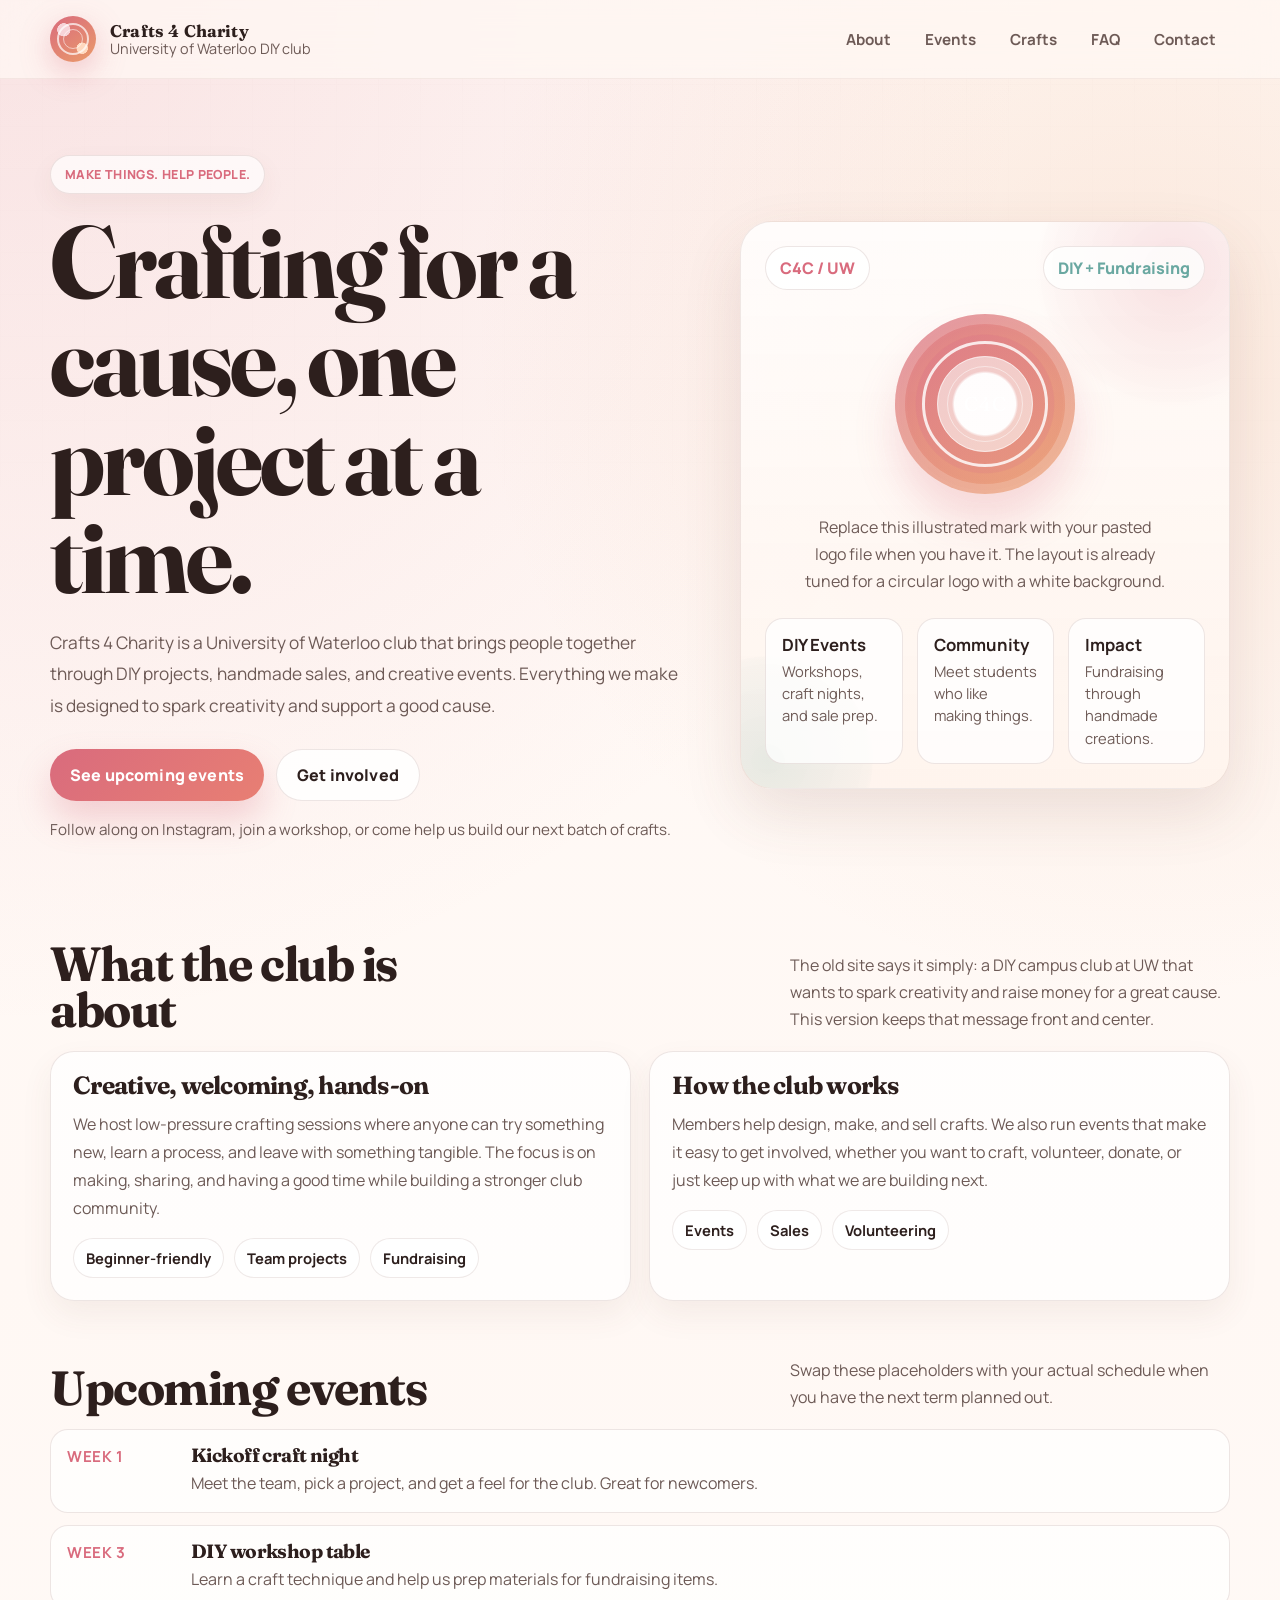
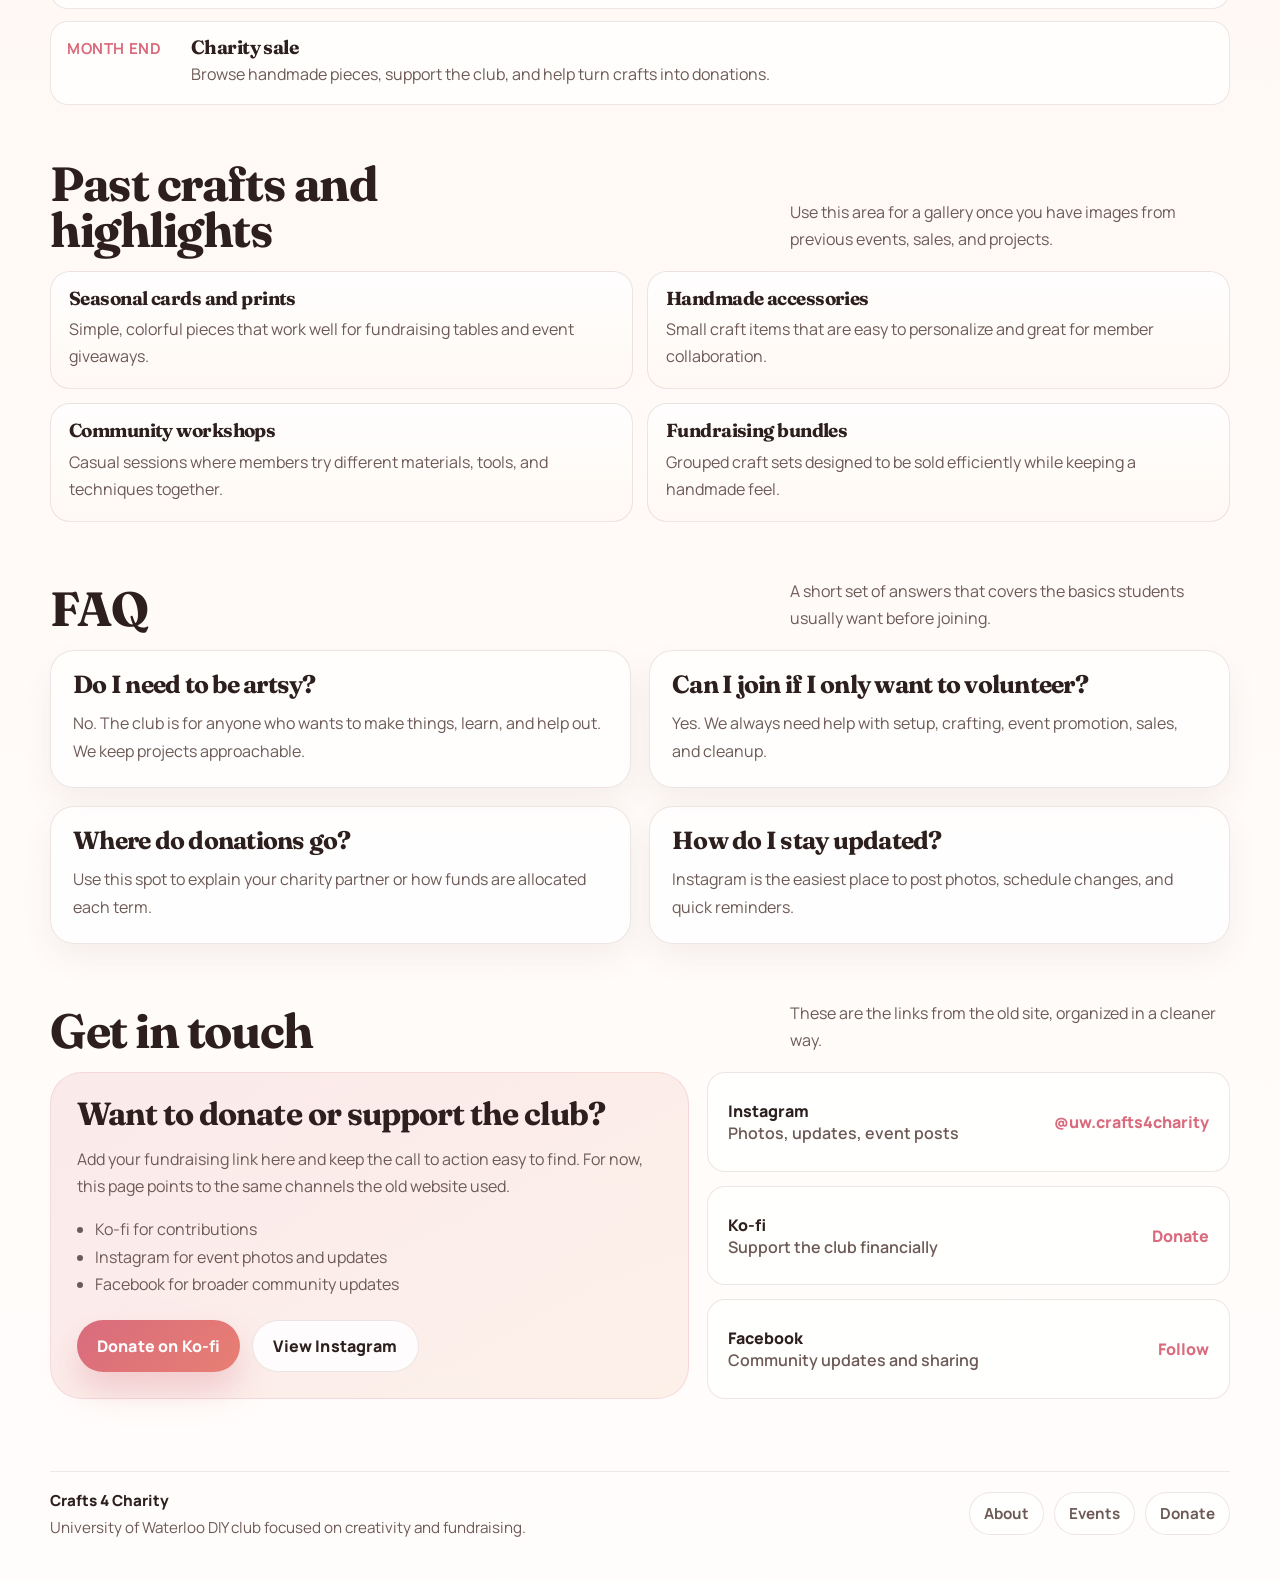
==== c4c.html @ 51ee0a9d "basic website template" ====
<!DOCTYPE html>
<html lang="en">
<head>
	<meta charset="UTF-8" />
	<meta name="viewport" content="width=device-width, initial-scale=1.0" />
	<meta name="description" content="Crafts 4 Charity at the University of Waterloo - a DIY club that turns creativity into support for good causes." />
	<title>Crafts 4 Charity</title>
	<link rel="preconnect" href="https://fonts.googleapis.com" />
	<link rel="preconnect" href="https://fonts.gstatic.com" crossorigin />
	<link href="https://fonts.googleapis.com/css2?family=Fraunces:opsz,wght@9..144,400;9..144,600;9..144,700&family=Manrope:wght@400;500;600;700;800&display=swap" rel="stylesheet" />
	<link rel="stylesheet" href="c4c.css" />
	<script defer src="c4c.js"></script>
</head>
<body>
	<a class="skip-link" href="#main">Skip to content</a>

	<header>
		<div class="wrap nav">
			<a class="brand" href="#top" aria-label="Crafts 4 Charity home">
				<div class="mark" aria-hidden="true"></div>
				<div>
					<strong>Crafts 4 Charity</strong>
					<span>University of Waterloo DIY club</span>
				</div>
			</a>

			<nav class="nav-links" aria-label="Primary">
				<a href="#about">About</a>
				<a href="#events">Events</a>
				<a href="#crafts">Crafts</a>
				<a href="#faq">FAQ</a>
				<a href="#contact">Contact</a>
			</nav>
		</div>
	</header>

	<main id="main">
		<div class="wrap hero" id="top">
			<div class="hero-grid">
				<div class="fade-in">
					<div class="eyebrow">Make things. Help people.</div>
					<h1>Crafting for a cause, one project at a time.</h1>
					<p class="lede">
						Crafts 4 Charity is a University of Waterloo club that brings people together through DIY projects,
						handmade sales, and creative events. Everything we make is designed to spark creativity and support a good cause.
					</p>

					<div class="cta-row">
						<a class="button primary" href="#events">See upcoming events</a>
						<a class="button secondary" href="#contact">Get involved</a>
					</div>

					<p class="hero-note">
						Follow along on Instagram, join a workshop, or come help us build our next batch of crafts.
					</p>
				</div>

				<aside class="poster fade-in delay-1" aria-label="Crafts 4 Charity highlight panel">
					<div class="poster-top">
						<div class="poster-badge">C4C / UW</div>
						<div class="poster-badge alt">DIY + Fundraising</div>
					</div>

					<div class="poster-logo" aria-hidden="true">
						<span>C4C</span>
					</div>

					<div class="poster-copy">
						<p>
							Replace this illustrated mark with your pasted logo file when you have it. The layout is already tuned
							for a circular logo with a white background.
						</p>
					</div>

					<div class="info-grid">
						<div class="info-card">
							<strong>DIY Events</strong>
							<span>Workshops, craft nights, and sale prep.</span>
						</div>
						<div class="info-card">
							<strong>Community</strong>
							<span>Meet students who like making things.</span>
						</div>
						<div class="info-card">
							<strong>Impact</strong>
							<span>Fundraising through handmade creations.</span>
						</div>
					</div>
				</aside>
			</div>
		</div>

		<section id="about">
			<div class="wrap">
				<div class="section-head">
					<h2>What the club is about</h2>
					<p>
						The old site says it simply: a DIY campus club at UW that wants to spark creativity and raise money for a great cause.
						This version keeps that message front and center.
					</p>
				</div>

				<div class="grid-2">
					<article class="card fade-in delay-1">
						<h3>Creative, welcoming, hands-on</h3>
						<p>
							We host low-pressure crafting sessions where anyone can try something new, learn a process, and leave with something tangible.
							The focus is on making, sharing, and having a good time while building a stronger club community.
						</p>
						<div class="tag-row">
							<span class="tag">Beginner-friendly</span>
							<span class="tag">Team projects</span>
							<span class="tag">Fundraising</span>
						</div>
					</article>

					<article class="card fade-in delay-2">
						<h3>How the club works</h3>
						<p>
							Members help design, make, and sell crafts. We also run events that make it easy to get involved, whether you want to craft,
							volunteer, donate, or just keep up with what we are building next.
						</p>
						<div class="tag-row">
							<span class="tag">Events</span>
							<span class="tag">Sales</span>
							<span class="tag">Volunteering</span>
						</div>
					</article>
				</div>
			</div>
		</section>

		<section id="events">
			<div class="wrap">
				<div class="section-head">
					<h2>Upcoming events</h2>
					<p>Swap these placeholders with your actual schedule when you have the next term planned out.</p>
				</div>

				<div class="timeline">
					<div class="timeline-item fade-in delay-1">
						<strong>Week 1</strong>
						<div>
							<h3>Kickoff craft night</h3>
							<p>Meet the team, pick a project, and get a feel for the club. Great for newcomers.</p>
						</div>
					</div>
					<div class="timeline-item fade-in delay-2">
						<strong>Week 3</strong>
						<div>
							<h3>DIY workshop table</h3>
							<p>Learn a craft technique and help us prep materials for fundraising items.</p>
						</div>
					</div>
					<div class="timeline-item fade-in delay-3">
						<strong>Month end</strong>
						<div>
							<h3>Charity sale</h3>
							<p>Browse handmade pieces, support the club, and help turn crafts into donations.</p>
						</div>
					</div>
				</div>
			</div>
		</section>

		<section id="crafts">
			<div class="wrap">
				<div class="section-head">
					<h2>Past crafts and highlights</h2>
					<p>Use this area for a gallery once you have images from previous events, sales, and projects.</p>
				</div>

				<div class="list-grid">
					<article class="mini fade-in delay-1">
						<h3>Seasonal cards and prints</h3>
						<p>Simple, colorful pieces that work well for fundraising tables and event giveaways.</p>
					</article>
					<article class="mini fade-in delay-2">
						<h3>Handmade accessories</h3>
						<p>Small craft items that are easy to personalize and great for member collaboration.</p>
					</article>
					<article class="mini fade-in delay-3">
						<h3>Community workshops</h3>
						<p>Casual sessions where members try different materials, tools, and techniques together.</p>
					</article>
					<article class="mini fade-in delay-3">
						<h3>Fundraising bundles</h3>
						<p>Grouped craft sets designed to be sold efficiently while keeping a handmade feel.</p>
					</article>
				</div>
			</div>
		</section>

		<section id="faq">
			<div class="wrap">
				<div class="section-head">
					<h2>FAQ</h2>
					<p>A short set of answers that covers the basics students usually want before joining.</p>
				</div>

				<div class="grid-2">
					<article class="card fade-in delay-1">
						<h3>Do I need to be artsy?</h3>
						<p>No. The club is for anyone who wants to make things, learn, and help out. We keep projects approachable.</p>
					</article>
					<article class="card fade-in delay-2">
						<h3>Can I join if I only want to volunteer?</h3>
						<p>Yes. We always need help with setup, crafting, event promotion, sales, and cleanup.</p>
					</article>
					<article class="card fade-in delay-2">
						<h3>Where do donations go?</h3>
						<p>Use this spot to explain your charity partner or how funds are allocated each term.</p>
					</article>
					<article class="card fade-in delay-3">
						<h3>How do I stay updated?</h3>
						<p>Instagram is the easiest place to post photos, schedule changes, and quick reminders.</p>
					</article>
				</div>
			</div>
		</section>

		<section id="contact">
			<div class="wrap">
				<div class="section-head">
					<h2>Get in touch</h2>
					<p>These are the links from the old site, organized in a cleaner way.</p>
				</div>

				<div class="donate">
					<div class="donate-panel fade-in delay-1">
						<h3>Want to donate or support the club?</h3>
						<p>
							Add your fundraising link here and keep the call to action easy to find. For now, this page points to the same channels the old website used.
						</p>
						<ul>
							<li>Ko-fi for contributions</li>
							<li>Instagram for event photos and updates</li>
							<li>Facebook for broader community updates</li>
						</ul>

						<div class="cta-row donate-actions">
							<a class="button primary" href="https://ko-fi.com/crafts4charity" target="_blank" rel="noreferrer">Donate on Ko-fi</a>
							<a class="button secondary" href="https://www.instagram.com/uw.crafts4charity/" target="_blank" rel="noreferrer">View Instagram</a>
						</div>
					</div>

					<div class="contact-grid fade-in delay-2">
						<a class="contact-link" href="https://www.instagram.com/uw.crafts4charity/" target="_blank" rel="noreferrer">
							<div>
								Instagram<br />
								<span>Photos, updates, event posts</span>
							</div>
							<em>@uw.crafts4charity</em>
						</a>
						<a class="contact-link" href="https://ko-fi.com/crafts4charity" target="_blank" rel="noreferrer">
							<div>
								Ko-fi<br />
								<span>Support the club financially</span>
							</div>
							<em>Donate</em>
						</a>
						<a class="contact-link" href="https://www.facebook.com/uw.crafts4charity/" target="_blank" rel="noreferrer">
							<div>
								Facebook<br />
								<span>Community updates and sharing</span>
							</div>
							<em>Follow</em>
						</a>
					</div>
				</div>
			</div>
		</section>

		<footer class="footer">
			<div class="wrap">
				<div class="footer-bar">
					<div>
							<strong class="footer-title">Crafts 4 Charity</strong>
						University of Waterloo DIY club focused on creativity and fundraising.
					</div>

					<div class="socials" aria-label="Social links">
						<a href="#about">About</a>
						<a href="#events">Events</a>
						<a href="#contact">Donate</a>
					</div>
				</div>
			</div>
		</footer>
	</main>
</body>
</html>
---- c4c.css ----
:root {
	--bg: #fff8f4;
	--bg-2: #fff1ea;
	--surface: rgba(255, 255, 255, 0.74);
	--surface-strong: #ffffff;
	--text: #2d1f1d;
	--muted: #6d5a56;
	--accent: #d96b7d;
	--accent-2: #ea9b6a;
	--accent-3: #6aa8a1;
	--border: rgba(125, 79, 71, 0.14);
	--shadow: 0 24px 60px rgba(111, 68, 57, 0.12);
	--radius-xl: 32px;
	--radius-lg: 24px;
	--radius-md: 18px;
	--max: 1180px;
}

* {
	box-sizing: border-box;
}

html {
	scroll-behavior: smooth;
}

body {
	margin: 0;
	font-family: "Manrope", system-ui, sans-serif;
	color: var(--text);
	background:
		radial-gradient(circle at top left, rgba(217, 107, 125, 0.16), transparent 30%),
		radial-gradient(circle at 90% 10%, rgba(234, 155, 106, 0.18), transparent 22%),
		linear-gradient(180deg, #fffaf7 0%, var(--bg) 40%, #fffdfc 100%);
	min-height: 100vh;
}

body::before {
	content: "";
	position: fixed;
	inset: 0;
	pointer-events: none;
	opacity: 0.26;
	background-image:
		linear-gradient(rgba(109, 90, 86, 0.05) 1px, transparent 1px),
		linear-gradient(90deg, rgba(109, 90, 86, 0.05) 1px, transparent 1px);
	background-size: 42px 42px;
	mask-image: linear-gradient(180deg, rgba(0, 0, 0, 0.65), transparent 92%);
}

a {
	color: inherit;
	text-decoration: none;
}

img {
	max-width: 100%;
	display: block;
}

.wrap {
	width: min(var(--max), calc(100% - 32px));
	margin: 0 auto;
	position: relative;
	z-index: 1;
}

.skip-link {
	position: absolute;
	left: -999px;
	top: 12px;
	background: var(--text);
	color: white;
	padding: 10px 14px;
	border-radius: 999px;
}

.skip-link:focus {
	left: 16px;
	z-index: 999;
}

header {
	position: sticky;
	top: 0;
	z-index: 20;
	backdrop-filter: blur(18px);
	background: rgba(255, 248, 244, 0.72);
	border-bottom: 1px solid rgba(125, 79, 71, 0.08);
}

.nav {
	display: flex;
	align-items: center;
	justify-content: space-between;
	gap: 20px;
	padding: 16px 0;
}

.brand {
	display: flex;
	align-items: center;
	gap: 14px;
	min-width: 0;
}

.mark {
	width: 46px;
	height: 46px;
	border-radius: 50%;
	flex: none;
	display: grid;
	place-items: center;
	color: #fff;
	background:
		radial-gradient(circle at 30% 30%, #f7d3d8 0 14%, transparent 15%),
		radial-gradient(circle at 70% 70%, #ffd9bf 0 12%, transparent 13%),
		linear-gradient(145deg, #d96b7d, #ea9b6a);
	box-shadow: 0 10px 30px rgba(217, 107, 125, 0.34);
	position: relative;
	overflow: hidden;
}

.mark::before,
.mark::after {
	content: "";
	position: absolute;
	inset: 7px;
	border-radius: 50%;
	border: 2px solid rgba(255, 255, 255, 0.7);
}

.mark::after {
	inset: 13px;
	border-width: 1px;
	opacity: 0.78;
}

.brand strong {
	display: block;
	font-family: "Fraunces", Georgia, serif;
	font-size: 1.05rem;
	letter-spacing: 0.01em;
}

.brand span {
	display: block;
	color: var(--muted);
	font-size: 0.9rem;
	line-height: 1.1;
}

.nav-links {
	display: flex;
	align-items: center;
	gap: 6px;
	flex-wrap: wrap;
	justify-content: flex-end;
}

.nav-links a {
	padding: 10px 14px;
	border-radius: 999px;
	color: var(--muted);
	font-weight: 700;
	font-size: 0.95rem;
	transition: background 180ms ease, color 180ms ease, transform 180ms ease;
}

.nav-links a:hover,
.nav-links a:focus-visible {
	color: var(--text);
	background: rgba(255, 255, 255, 0.7);
	transform: translateY(-1px);
	outline: none;
}

.hero {
	padding: 34px 0 28px;
}

.hero-grid {
	display: grid;
	grid-template-columns: 1.15fr 0.85fr;
	gap: 28px;
	align-items: center;
	min-height: calc(100vh - 116px);
}

.eyebrow {
	display: inline-flex;
	align-items: center;
	gap: 8px;
	padding: 10px 14px;
	border-radius: 999px;
	background: rgba(255, 255, 255, 0.68);
	border: 1px solid var(--border);
	box-shadow: 0 10px 26px rgba(111, 68, 57, 0.06);
	font-weight: 800;
	color: var(--accent);
	letter-spacing: 0.03em;
	text-transform: uppercase;
	font-size: 0.78rem;
	margin-bottom: 18px;
}

h1,
h2,
h3 {
	margin: 0;
	font-family: "Fraunces", Georgia, serif;
	line-height: 0.96;
	letter-spacing: -0.03em;
}

h1 {
	font-size: clamp(3.4rem, 8vw, 6.8rem);
	max-width: 9ch;
}

.lede {
	margin: 22px 0 0;
	max-width: 58ch;
	color: var(--muted);
	font-size: 1.08rem;
	line-height: 1.8;
}

.cta-row {
	display: flex;
	flex-wrap: wrap;
	gap: 12px;
	margin-top: 28px;
}

.donate-actions {
	margin-top: 22px;
}

.button {
	display: inline-flex;
	align-items: center;
	justify-content: center;
	gap: 10px;
	border: 0;
	border-radius: 999px;
	padding: 14px 20px;
	font-weight: 800;
	letter-spacing: 0.01em;
	cursor: pointer;
	transition: transform 180ms ease, box-shadow 180ms ease, background 180ms ease;
}

.button:hover,
.button:focus-visible {
	transform: translateY(-2px);
	outline: none;
}

.button.primary {
	background: linear-gradient(135deg, var(--accent), #e87f73);
	color: white;
	box-shadow: 0 18px 34px rgba(217, 107, 125, 0.28);
}

.button.secondary {
	background: rgba(255, 255, 255, 0.84);
	color: var(--text);
	border: 1px solid var(--border);
}

.hero-note {
	margin-top: 18px;
	color: var(--muted);
	font-size: 0.95rem;
}

.poster {
	position: relative;
	padding: 24px;
	border-radius: var(--radius-xl);
	background: linear-gradient(180deg, rgba(255, 255, 255, 0.82), rgba(255, 244, 237, 0.88));
	border: 1px solid rgba(125, 79, 71, 0.12);
	box-shadow: var(--shadow);
	overflow: hidden;
}

.poster::before,
.poster::after {
	content: "";
	position: absolute;
	border-radius: 50%;
	pointer-events: none;
}

.poster::before {
	width: 280px;
	height: 280px;
	background: radial-gradient(circle, rgba(217, 107, 125, 0.18), rgba(217, 107, 125, 0.03) 62%, transparent 70%);
	top: -92px;
	right: -84px;
}

.poster::after {
	width: 210px;
	height: 210px;
	background: radial-gradient(circle, rgba(106, 168, 161, 0.16), rgba(106, 168, 161, 0.04) 68%, transparent 72%);
	bottom: -78px;
	left: -78px;
}

.poster-top {
	display: flex;
	align-items: center;
	justify-content: space-between;
	gap: 18px;
	margin-bottom: 24px;
}

.poster-badge {
	display: inline-flex;
	align-items: center;
	gap: 10px;
	padding: 10px 14px;
	border-radius: 999px;
	background: rgba(255, 255, 255, 0.8);
	border: 1px solid var(--border);
	font-weight: 800;
	color: var(--accent);
	position: relative;
	z-index: 1;
}

.poster-badge.alt {
	color: var(--accent-3);
}

.poster-logo {
	width: 180px;
	aspect-ratio: 1;
	border-radius: 50%;
	background:
		radial-gradient(circle at 50% 50%, rgba(255, 255, 255, 0.95) 0 24%, transparent 26%),
		radial-gradient(circle at 50% 50%, rgba(255, 255, 255, 0.58) 0 37%, transparent 38%),
		radial-gradient(circle at 50% 50%, rgba(217, 107, 125, 0.2) 0 54%, rgba(234, 155, 106, 0.08) 55%, transparent 71%),
		linear-gradient(145deg, rgba(217, 107, 125, 0.88), rgba(234, 155, 106, 0.88));
	display: grid;
	place-items: center;
	margin: 0 auto 20px;
	box-shadow: inset 0 0 0 10px rgba(255, 255, 255, 0.18), 0 28px 40px rgba(217, 107, 125, 0.22);
	position: relative;
	z-index: 1;
}

.poster-logo span {
	width: 126px;
	height: 126px;
	border-radius: 50%;
	border: 3px solid rgba(255, 255, 255, 0.82);
	display: grid;
	place-items: center;
	font-family: "Fraunces", Georgia, serif;
	color: white;
	text-align: center;
	font-size: 1.25rem;
	line-height: 1;
	letter-spacing: 0.04em;
	text-transform: uppercase;
	position: relative;
}

.poster-logo span::before,
.poster-logo span::after {
	content: "";
	position: absolute;
	inset: 12px;
	border-radius: 50%;
	border: 1px solid rgba(255, 255, 255, 0.65);
}

.poster-logo span::after {
	inset: 22px;
	opacity: 0.74;
}

.poster-copy {
	position: relative;
	z-index: 1;
	text-align: center;
	max-width: 36ch;
	margin: 0 auto;
}

.poster-copy p {
	margin: 0;
	color: var(--muted);
	line-height: 1.7;
}

.info-grid {
	display: grid;
	grid-template-columns: repeat(3, 1fr);
	gap: 14px;
	margin-top: 22px;
	position: relative;
	z-index: 1;
}

.info-card {
	padding: 14px 16px;
	border-radius: 18px;
	background: rgba(255, 255, 255, 0.76);
	border: 1px solid var(--border);
}

.info-card strong {
	display: block;
	font-size: 1.05rem;
	margin-bottom: 4px;
}

.info-card span {
	color: var(--muted);
	font-size: 0.92rem;
	line-height: 1.45;
}

section {
	padding: 16px 0 40px;
}

.section-head {
	display: flex;
	align-items: end;
	justify-content: space-between;
	gap: 18px;
	margin-bottom: 18px;
}

.section-head h2 {
	font-size: clamp(2rem, 4vw, 3rem);
	max-width: 13ch;
}

.section-head p {
	margin: 0;
	max-width: 44ch;
	color: var(--muted);
	line-height: 1.7;
}

.grid-2 {
	display: grid;
	grid-template-columns: repeat(2, minmax(0, 1fr));
	gap: 18px;
}

.card {
	border-radius: var(--radius-lg);
	background: var(--surface);
	border: 1px solid var(--border);
	box-shadow: 0 14px 32px rgba(111, 68, 57, 0.07);
	padding: 22px;
}

.card h3 {
	font-size: 1.55rem;
	margin-bottom: 12px;
}

.card p {
	margin: 0;
	color: var(--muted);
	line-height: 1.75;
}

.tag-row {
	display: flex;
	flex-wrap: wrap;
	gap: 10px;
	margin-top: 16px;
}

.tag {
	padding: 9px 12px;
	border-radius: 999px;
	background: rgba(255, 255, 255, 0.78);
	border: 1px solid rgba(125, 79, 71, 0.12);
	color: var(--text);
	font-weight: 700;
	font-size: 0.92rem;
}

.timeline {
	display: grid;
	gap: 12px;
}

.timeline-item {
	display: grid;
	grid-template-columns: 110px 1fr;
	gap: 14px;
	align-items: start;
	padding: 16px;
	border-radius: 18px;
	background: rgba(255, 255, 255, 0.72);
	border: 1px solid var(--border);
}

.timeline-item strong {
	color: var(--accent);
	font-size: 0.95rem;
	text-transform: uppercase;
	letter-spacing: 0.04em;
}

.timeline-item h3 {
	font-size: 1.2rem;
	margin-bottom: 5px;
}

.timeline-item p {
	margin: 0;
	color: var(--muted);
	line-height: 1.65;
}

.list-grid {
	display: grid;
	grid-template-columns: repeat(2, minmax(0, 1fr));
	gap: 14px;
}

.mini {
	padding: 18px;
	border-radius: 20px;
	background: linear-gradient(180deg, rgba(255, 255, 255, 0.8), rgba(255, 248, 244, 0.92));
	border: 1px solid var(--border);
}

.mini h3 {
	font-size: 1.18rem;
	margin-bottom: 8px;
}

.mini p {
	margin: 0;
	color: var(--muted);
	line-height: 1.7;
}

.donate {
	display: grid;
	grid-template-columns: 1.1fr 0.9fr;
	gap: 18px;
	align-items: stretch;
}

.donate-panel {
	padding: 26px;
	border-radius: var(--radius-xl);
	background: linear-gradient(145deg, rgba(217, 107, 125, 0.12), rgba(234, 155, 106, 0.12));
	border: 1px solid rgba(217, 107, 125, 0.16);
}

.donate-panel h3 {
	font-size: 2rem;
	margin-bottom: 12px;
}

.donate-panel p,
.donate-panel li {
	color: var(--muted);
	line-height: 1.7;
}

.donate-panel ul {
	margin: 14px 0 0;
	padding-left: 18px;
}

.contact-grid {
	display: grid;
	gap: 14px;
}

.contact-link {
	display: flex;
	align-items: center;
	justify-content: space-between;
	gap: 14px;
	padding: 18px 20px;
	border-radius: 18px;
	background: rgba(255, 255, 255, 0.78);
	border: 1px solid var(--border);
	font-weight: 800;
}

.contact-link span {
	color: var(--muted);
	font-weight: 600;
}

.contact-link em {
	font-style: normal;
	color: var(--accent);
}

.footer {
	padding: 32px 0 42px;
	color: var(--muted);
	font-size: 0.95rem;
}

.footer-bar {
	display: flex;
	align-items: center;
	justify-content: space-between;
	gap: 18px;
	padding-top: 18px;
	border-top: 1px solid rgba(125, 79, 71, 0.12);
	flex-wrap: wrap;
}

.footer-title {
	display: block;
	color: var(--text);
	margin-bottom: 6px;
	font-weight: 800;
}

.socials {
	display: flex;
	flex-wrap: wrap;
	gap: 10px;
}

.socials a {
	padding: 10px 14px;
	border-radius: 999px;
	background: rgba(255, 255, 255, 0.7);
	border: 1px solid var(--border);
	font-weight: 700;
}

.fade-in {
	animation: rise 700ms ease both;
}

.delay-1 {
	animation-delay: 80ms;
}

.delay-2 {
	animation-delay: 160ms;
}

.delay-3 {
	animation-delay: 240ms;
}

@keyframes rise {
	from {
		opacity: 0;
		transform: translateY(18px);
	}
	to {
		opacity: 1;
		transform: translateY(0);
	}
}

@media (max-width: 980px) {
	.hero-grid,
	.donate,
	.grid-2 {
		grid-template-columns: 1fr;
	}

	.section-head,
	.footer-bar,
	.nav {
		flex-direction: column;
		align-items: flex-start;
	}

	.nav-links {
		justify-content: flex-start;
	}

	.hero-grid {
		min-height: auto;
		padding-top: 18px;
	}

	.info-grid,
	.list-grid {
		grid-template-columns: 1fr;
	}

	h1 {
		max-width: 11ch;
	}
}

@media (max-width: 640px) {
	.wrap {
		width: min(var(--max), calc(100% - 22px));
	}

	.hero {
		padding-top: 18px;
	}

	.poster {
		padding: 18px;
	}

	.poster-logo {
		width: 150px;
	}

	.poster-logo span {
		width: 104px;
		height: 104px;
		font-size: 1.02rem;
	}

	.timeline-item {
		grid-template-columns: 1fr;
	}

	.nav-links a {
		padding-inline: 11px;
	}
}
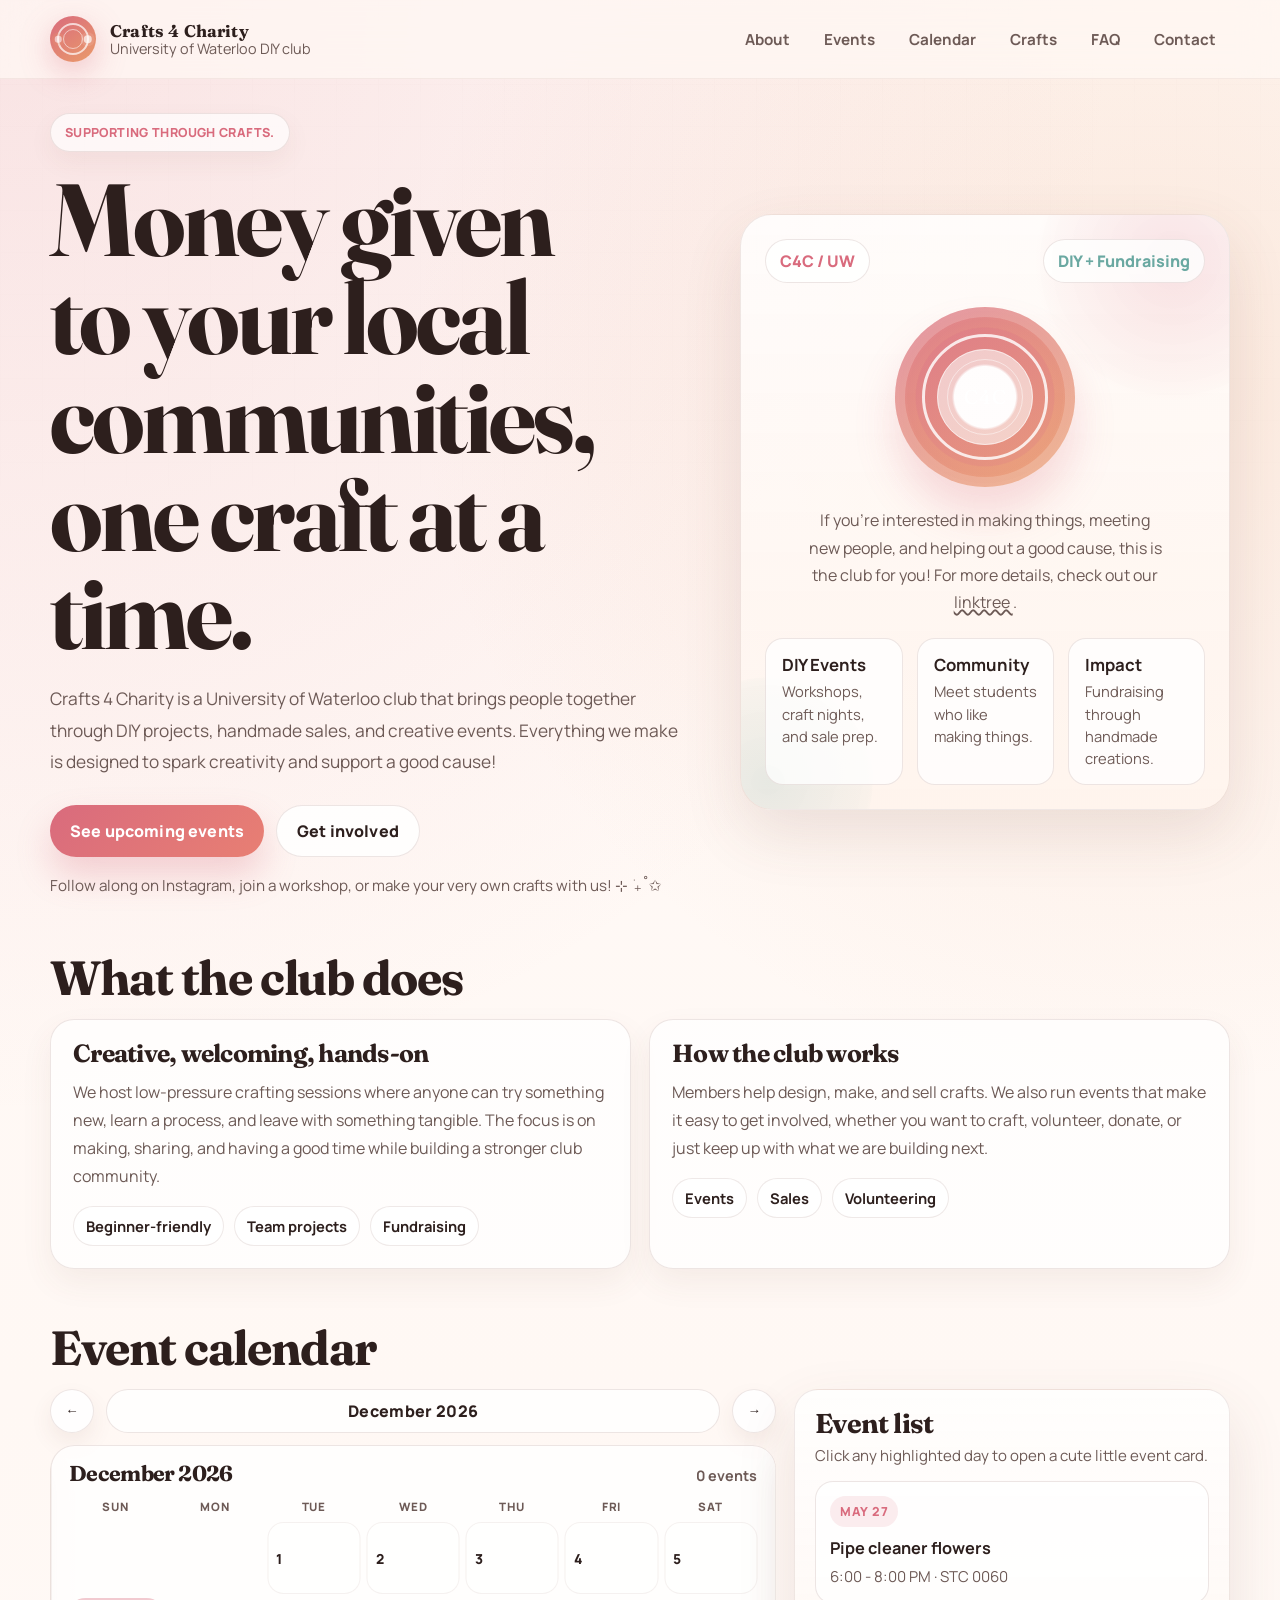
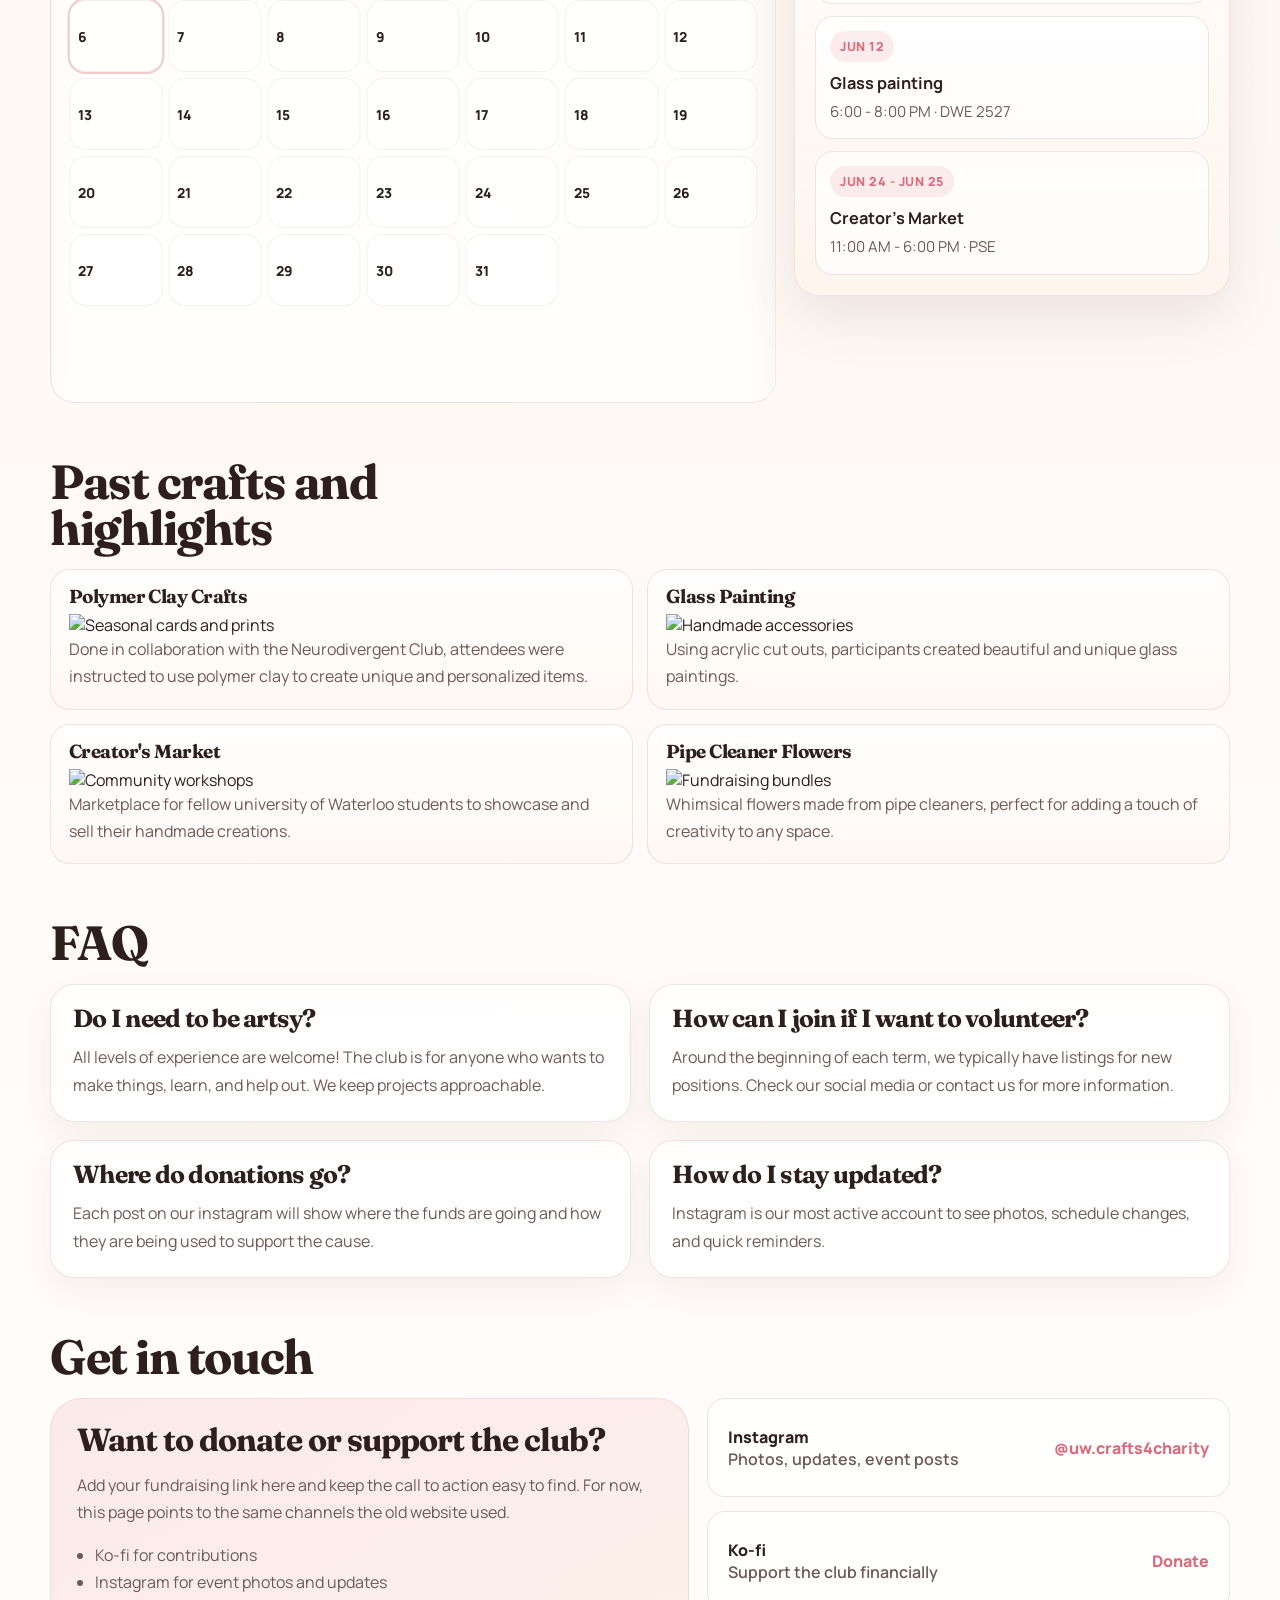
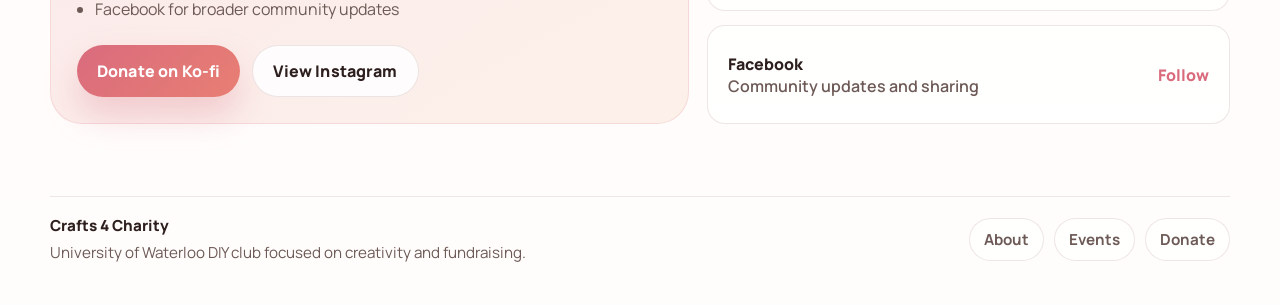
==== commit c8e574c0: "logo changes, description changes" ====
--- a/c4c.html
+++ b/c4c.html
@@ -17,7 +17,10 @@
 	<header>
 		<div class="wrap nav">
 			<a class="brand" href="#top" aria-label="Crafts 4 Charity home">
-				<div class="mark" aria-hidden="true"></div>
+				<div class="mark" aria-hidden="true">
+					<span class="orbit orbit-a"></span>
+					<span class="orbit orbit-b"></span>
+				</div>
 				<div>
 					<strong>Crafts 4 Charity</strong>
 					<span>University of Waterloo DIY club</span>
@@ -27,6 +30,7 @@
 			<nav class="nav-links" aria-label="Primary">
 				<a href="#about">About</a>
 				<a href="#events">Events</a>
+				<a href="#events">Calendar</a>
 				<a href="#crafts">Crafts</a>
 				<a href="#faq">FAQ</a>
 				<a href="#contact">Contact</a>
@@ -38,11 +42,11 @@
 		<div class="wrap hero" id="top">
 			<div class="hero-grid">
 				<div class="fade-in">
-					<div class="eyebrow">Make things. Help people.</div>
-					<h1>Crafting for a cause, one project at a time.</h1>
+					<div class="eyebrow">Supporting through crafts.</div>
+					<h1>Money given to your local communities, one craft at a time.</h1>
 					<p class="lede">
 						Crafts 4 Charity is a University of Waterloo club that brings people together through DIY projects,
-						handmade sales, and creative events. Everything we make is designed to spark creativity and support a good cause.
+						handmade sales, and creative events. Everything we make is designed to spark creativity and support a good cause!
 					</p>
 
 					<div class="cta-row">
@@ -51,7 +55,7 @@
 					</div>
 
 					<p class="hero-note">
-						Follow along on Instagram, join a workshop, or come help us build our next batch of crafts.
+						Follow along on Instagram, join a workshop, or make your very own crafts with us! ⊹ ࣪ ₊˚✩
 					</p>
 				</div>
 
@@ -67,8 +71,14 @@
 
 					<div class="poster-copy">
 						<p>
-							Replace this illustrated mark with your pasted logo file when you have it. The layout is already tuned
-							for a circular logo with a white background.
+							If you're interested in making things, meeting new people, and helping out a good cause, this is the club for you! For more details, check out our <a href="https://linktr.ee/uw.crafts4charity" target="_blank" rel="noreferrer" class="wavy-link" style="
+    color: #6d5a56;
+    text-decoration: underline wavy #6d5a56;
+    text-underline-offset: 1px;
+    text-decoration-thickness: 2px;
+">
+  linktree
+</a>.
 						</p>
 					</div>
 
@@ -93,11 +103,7 @@
 		<section id="about">
 			<div class="wrap">
 				<div class="section-head">
-					<h2>What the club is about</h2>
-					<p>
-						The old site says it simply: a DIY campus club at UW that wants to spark creativity and raise money for a great cause.
-						This version keeps that message front and center.
-					</p>
+					<h2>What the club does</h2>
 				</div>
 
 				<div class="grid-2">
@@ -133,32 +139,27 @@
 		<section id="events">
 			<div class="wrap">
 				<div class="section-head">
-					<h2>Upcoming events</h2>
-					<p>Swap these placeholders with your actual schedule when you have the next term planned out.</p>
-				</div>
-
-				<div class="timeline">
-					<div class="timeline-item fade-in delay-1">
-						<strong>Week 1</strong>
-						<div>
-							<h3>Kickoff craft night</h3>
-							<p>Meet the team, pick a project, and get a feel for the club. Great for newcomers.</p>
-						</div>
-					</div>
-					<div class="timeline-item fade-in delay-2">
-						<strong>Week 3</strong>
-						<div>
-							<h3>DIY workshop table</h3>
-							<p>Learn a craft technique and help us prep materials for fundraising items.</p>
-						</div>
-					</div>
-					<div class="timeline-item fade-in delay-3">
-						<strong>Month end</strong>
-						<div>
-							<h3>Charity sale</h3>
-							<p>Browse handmade pieces, support the club, and help turn crafts into donations.</p>
-						</div>
-					</div>
+					<h2>Event calendar</h2>
+				</div>
+
+				<div class="calendar-shell">
+					<div class="calendar-carousel">
+						<div class="calendar-controls">
+							<button class="carousel-button" type="button" data-calendar-prev aria-label="Previous month">←</button>
+							<div class="calendar-status" data-calendar-status>Month</div>
+							<button class="carousel-button" type="button" data-calendar-next aria-label="Next month">→</button>
+						</div>
+						<div class="calendar-viewport">
+							<div class="calendar-track" data-calendar-track></div>
+						</div>
+					</div>
+					<aside class="calendar-sidebar fade-in delay-1">
+						<div class="calendar-sidebar-head">
+							<h3>Event list</h3>
+						</div>
+						<p class="calendar-help">Click any highlighted day to open a cute little event card.</p>
+						<div class="event-list" data-event-list></div>
+					</aside>
 				</div>
 			</div>
 		</section>
@@ -167,25 +168,31 @@
 			<div class="wrap">
 				<div class="section-head">
 					<h2>Past crafts and highlights</h2>
-					<p>Use this area for a gallery once you have images from previous events, sales, and projects.</p>
 				</div>
 
 				<div class="list-grid">
 					<article class="mini fade-in delay-1">
-						<h3>Seasonal cards and prints</h3>
-						<p>Simple, colorful pieces that work well for fundraising tables and event giveaways.</p>
-					</article>
+						<h3>Polymer Clay Crafts</h3>
+						<img src="images/seasonal-cards.jpg" alt="Seasonal cards and prints" class="mini-image">
+						<p>Done in collaboration with the Neurodivergent Club, attendees were instructed to use polymer clay to create unique and personalized items.</p>
+					</article>
+
 					<article class="mini fade-in delay-2">
-						<h3>Handmade accessories</h3>
-						<p>Small craft items that are easy to personalize and great for member collaboration.</p>
-					</article>
+						<h3>Glass Painting</h3>
+						<img src="images/handmade-accessories.jpg" alt="Handmade accessories" class="mini-image">
+						<p>Using acrylic cut outs, participants created beautiful and unique glass paintings.</p>
+					</article>
+
 					<article class="mini fade-in delay-3">
-						<h3>Community workshops</h3>
-						<p>Casual sessions where members try different materials, tools, and techniques together.</p>
-					</article>
-					<article class="mini fade-in delay-3">
-						<h3>Fundraising bundles</h3>
-						<p>Grouped craft sets designed to be sold efficiently while keeping a handmade feel.</p>
+						<h3>Creator's Market</h3>
+						<img src="images/community-workshops.jpg" alt="Community workshops" class="mini-image">
+						<p>Marketplace for fellow university of Waterloo students to showcase and sell their handmade creations.</p>
+					</article>
+
+					<article class="mini fade-in delay-4">
+						<h3>Pipe Cleaner Flowers</h3>
+						<img src="images/fundraising-bundles.jpg" alt="Fundraising bundles" class="mini-image">
+						<p>Whimsical flowers made from pipe cleaners, perfect for adding a touch of creativity to any space.</p>
 					</article>
 				</div>
 			</div>
@@ -195,25 +202,24 @@
 			<div class="wrap">
 				<div class="section-head">
 					<h2>FAQ</h2>
-					<p>A short set of answers that covers the basics students usually want before joining.</p>
 				</div>
 
 				<div class="grid-2">
 					<article class="card fade-in delay-1">
 						<h3>Do I need to be artsy?</h3>
-						<p>No. The club is for anyone who wants to make things, learn, and help out. We keep projects approachable.</p>
+						<p>All levels of experience are welcome! The club is for anyone who wants to make things, learn, and help out. We keep projects approachable.</p>
 					</article>
 					<article class="card fade-in delay-2">
-						<h3>Can I join if I only want to volunteer?</h3>
-						<p>Yes. We always need help with setup, crafting, event promotion, sales, and cleanup.</p>
+						<h3>How can I join if I want to volunteer?</h3>
+						<p>Around the beginning of each term, we typically have listings for new positions. Check our social media or contact us for more information.</p>
 					</article>
 					<article class="card fade-in delay-2">
 						<h3>Where do donations go?</h3>
-						<p>Use this spot to explain your charity partner or how funds are allocated each term.</p>
+						<p>Each post on our instagram will show where the funds are going and how they are being used to support the cause.</p>
 					</article>
 					<article class="card fade-in delay-3">
 						<h3>How do I stay updated?</h3>
-						<p>Instagram is the easiest place to post photos, schedule changes, and quick reminders.</p>
+						<p>Instagram is our most active account to see photos, schedule changes, and quick reminders.</p>
 					</article>
 				</div>
 			</div>
@@ -223,7 +229,6 @@
 			<div class="wrap">
 				<div class="section-head">
 					<h2>Get in touch</h2>
-					<p>These are the links from the old site, organized in a cleaner way.</p>
 				</div>
 
 				<div class="donate">
@@ -287,6 +292,18 @@
 				</div>
 			</div>
 		</footer>
+
+		<div class="event-modal" data-event-modal aria-hidden="true">
+			<div class="event-modal-backdrop" data-event-modal-close></div>
+			<div class="event-modal-card" role="dialog" aria-modal="true" aria-labelledby="event-modal-title">
+				<button class="event-modal-close" type="button" data-event-modal-close aria-label="Close event details">×</button>
+				<div class="event-modal-accent"></div>
+				<p class="event-modal-kicker" data-event-modal-kicker>Crafts 4 Charity</p>
+				<h3 id="event-modal-title" data-event-modal-title>Event title</h3>
+				<div class="event-modal-meta" data-event-modal-meta></div>
+				<p class="event-modal-copy" data-event-modal-copy></p>
+			</div>
+		</div>
 	</main>
 </body>
-</html>
+</html>
--- a/c4c.css
+++ b/c4c.css
@@ -113,12 +113,10 @@
 	place-items: center;
 	color: #fff;
 	background:
-		radial-gradient(circle at 30% 30%, #f7d3d8 0 14%, transparent 15%),
-		radial-gradient(circle at 70% 70%, #ffd9bf 0 12%, transparent 13%),
 		linear-gradient(145deg, #d96b7d, #ea9b6a);
 	box-shadow: 0 10px 30px rgba(217, 107, 125, 0.34);
 	position: relative;
-	overflow: hidden;
+	overflow: visible;
 }
 
 .mark::before,
@@ -134,6 +132,60 @@
 	inset: 13px;
 	border-width: 1px;
 	opacity: 0.78;
+}
+
+.orbit {
+	position: absolute;
+	left: 50%;
+	top: 50%;
+	width: 0;
+	height: 0;
+	border-radius: 50%;
+	pointer-events: none;
+	transform-origin: center;
+	animation: spin 5.5s linear infinite;
+}
+
+.orbit::before {
+	content: "";
+	position: absolute;
+	border-radius: 50%;
+	left: 0;
+	top: 0;
+	box-shadow: 0 6px 14px rgba(111, 68, 57, 0.16);
+}
+
+.orbit-a {
+	animation-duration: 17s;
+}
+
+.orbit-b {
+	animation-duration: 17s;
+}
+
+.orbit-a::before {
+	width: 7.5px;
+	height: 7.5px;
+	background: rgba(255, 255, 255, 0.7);;
+	transform: translate(-50%, -50%) translateX(14.5px);
+	box-shadow: 0 0 0 3px rgba(255, 255, 255, 0.1);
+}
+
+.orbit-b::before {
+	width: 6.5px;
+	height: 6.5px;
+	background: rgba(255, 255, 255, 0.56);;
+	transform: translate(-50%, -50%) translateX(-15px);
+	box-shadow: 0 0 0 3px rgba(234, 155, 106, 0.18);
+}
+
+@keyframes spin {
+	from {
+		transform: rotate(0deg);
+	}
+	to {
+		transform: rotate(360deg);
+	}
 }
 
 .brand strong {
@@ -525,6 +577,371 @@
 	line-height: 1.65;
 }
 
+.calendar-shell {
+	display: grid;
+	grid-template-columns: minmax(0, 1.5fr) minmax(280px, 0.9fr);
+	gap: 18px;
+	align-items: start;
+}
+
+.calendar-carousel {
+	display: grid;
+	gap: 12px;
+}
+
+.calendar-controls {
+	display: flex;
+	align-items: center;
+	justify-content: space-between;
+	gap: 12px;
+}
+
+.calendar-status {
+	flex: 1;
+	text-align: center;
+	font-weight: 800;
+	letter-spacing: 0.02em;
+	color: var(--text);
+	padding: 10px 14px;
+	border-radius: 999px;
+	background: rgba(255, 255, 255, 0.76);
+	border: 1px solid var(--border);
+}
+
+.carousel-button {
+	width: 44px;
+	height: 44px;
+	border: 1px solid var(--border);
+	border-radius: 50%;
+	background: rgba(255, 255, 255, 0.84);
+	color: var(--text);
+	font-weight: 800;
+	cursor: pointer;
+	box-shadow: 0 10px 22px rgba(111, 68, 57, 0.08);
+	transition: transform 180ms ease, background 180ms ease, opacity 180ms ease;
+}
+
+.carousel-button:hover,
+.carousel-button:focus-visible {
+	transform: translateY(-1px);
+	outline: none;
+	background: white;
+}
+
+.carousel-button:disabled {
+	opacity: 0.4;
+	cursor: not-allowed;
+	transform: none;
+}
+
+.calendar-viewport {
+	overflow: hidden;
+	border-radius: 24px;
+}
+
+.calendar-track {
+	display: flex;
+	transition: transform 320ms ease;
+	will-change: transform;
+}
+
+.month-card {
+	flex: 0 0 100%;
+	width: 100%;
+	padding: 18px;
+	border-radius: 24px;
+	background: rgba(255, 255, 255, 0.76);
+	border: 1px solid var(--border);
+	box-shadow: 0 14px 32px rgba(111, 68, 57, 0.07);
+}
+
+.month-head {
+	display: flex;
+	align-items: baseline;
+	justify-content: space-between;
+	gap: 12px;
+	margin-bottom: 14px;
+}
+
+.month-head h3 {
+	font-size: 1.35rem;
+}
+
+.month-head span {
+	color: var(--muted);
+	font-size: 0.9rem;
+	font-weight: 700;
+}
+
+.weekdays,
+.days {
+	display: grid;
+	grid-template-columns: repeat(7, minmax(0, 1fr));
+	gap: 6px;
+}
+
+.weekdays {
+	margin-bottom: 8px;
+}
+
+.weekday {
+	text-align: center;
+	font-size: 0.72rem;
+	font-weight: 800;
+	letter-spacing: 0.08em;
+	text-transform: uppercase;
+	color: var(--muted);
+}
+
+.calendar-day {
+	appearance: none;
+	border: 1px solid rgba(125, 79, 71, 0.08);
+	font: inherit;
+	text-align: left;
+	width: 100%;
+	min-height: 72px;
+	padding: 8px;
+	border-radius: 16px;
+	background: rgba(255, 255, 255, 0.62);
+	position: relative;
+	overflow: hidden;
+	cursor: pointer;
+	transition: transform 180ms ease, box-shadow 180ms ease, border-color 180ms ease, background 180ms ease;
+}
+
+.calendar-day:hover,
+.calendar-day:focus-visible {
+	transform: translateY(-1px);
+	box-shadow: 0 12px 24px rgba(111, 68, 57, 0.08);
+	outline: none;
+}
+
+.calendar-day.is-empty {
+	background: transparent;
+	border-color: transparent;
+}
+
+.calendar-day.today {
+	outline: 2px solid rgba(217, 107, 125, 0.35);
+	outline-offset: 0;
+}
+
+.calendar-day.has-event {
+	background: linear-gradient(180deg, rgba(217, 107, 125, 0.12), rgba(255, 255, 255, 0.74));
+	border-color: rgba(217, 107, 125, 0.18);
+}
+
+.calendar-day.selected {
+	border-color: rgba(217, 107, 125, 0.42);
+	box-shadow: 0 14px 28px rgba(217, 107, 125, 0.16);
+	background: linear-gradient(180deg, rgba(217, 107, 125, 0.18), rgba(255, 255, 255, 0.84));
+}
+
+.calendar-day-number {
+	font-size: 0.86rem;
+	font-weight: 800;
+	color: var(--text);
+}
+
+.event-pill {
+	display: block;
+	margin-top: 6px;
+	padding: 5px 7px;
+	border-radius: 10px;
+	background: rgba(255, 255, 255, 0.82);
+	border: 1px solid rgba(125, 79, 71, 0.1);
+	font-size: 0.72rem;
+	font-weight: 800;
+	line-height: 1.25;
+	color: var(--text);
+	white-space: nowrap;
+	overflow: hidden;
+	text-overflow: ellipsis;
+}
+
+.calendar-sidebar {
+	padding: 20px;
+	border-radius: 24px;
+	background: linear-gradient(180deg, rgba(255, 255, 255, 0.82), rgba(255, 244, 237, 0.94));
+	border: 1px solid rgba(125, 79, 71, 0.12);
+	box-shadow: var(--shadow);
+}
+
+.calendar-sidebar-head h3 {
+	font-size: 1.7rem;
+	margin-bottom: 8px;
+}
+
+.calendar-sidebar-head p {
+	margin: 0 0 16px;
+	color: var(--muted);
+	line-height: 1.65;
+}
+
+.calendar-help {
+	margin: 0 0 14px;
+	color: var(--muted);
+	font-size: 0.94rem;
+	line-height: 1.55;
+}
+
+.event-list {
+	display: grid;
+	gap: 12px;
+}
+
+.event-card {
+	padding: 14px;
+	border-radius: 18px;
+	background: rgba(255, 255, 255, 0.78);
+	border: 1px solid var(--border);
+}
+
+.event-card-date {
+	display: inline-flex;
+	align-items: center;
+	gap: 8px;
+	padding: 7px 10px;
+	border-radius: 999px;
+	background: rgba(217, 107, 125, 0.12);
+	color: var(--accent);
+	font-size: 0.78rem;
+	font-weight: 800;
+	letter-spacing: 0.04em;
+	text-transform: uppercase;
+}
+
+.event-card h4 {
+	font-size: 1.02rem;
+	margin: 10px 0 6px;
+}
+
+.event-card p {
+	margin: 0;
+	color: var(--muted);
+	line-height: 1.6;
+	font-size: 0.94rem;
+}
+
+.event-modal {
+	position: fixed;
+	inset: 0;
+	display: grid;
+	place-items: center;
+	padding: 18px;
+	background: rgba(45, 31, 29, 0.42);
+	backdrop-filter: blur(10px);
+	opacity: 0;
+	pointer-events: none;
+	transition: opacity 180ms ease;
+	z-index: 80;
+}
+
+.event-modal.is-open {
+	opacity: 1;
+	pointer-events: auto;
+}
+
+.event-modal-backdrop {
+	position: absolute;
+	inset: 0;
+	background: transparent;
+}
+
+.event-modal-card {
+	position: relative;
+	width: min(520px, 100%);
+	padding: 26px 24px 22px;
+	border-radius: 30px;
+	background: linear-gradient(180deg, rgba(255, 255, 255, 0.98), rgba(255, 248, 244, 0.98));
+	border: 1px solid rgba(125, 79, 71, 0.12);
+	box-shadow: 0 30px 80px rgba(45, 31, 29, 0.25);
+	overflow: hidden;
+	z-index: 1;
+	transform: translateY(12px) scale(0.98);
+	transition: transform 180ms ease;
+}
+
+.event-modal.is-open .event-modal-card {
+	transform: translateY(0) scale(1);
+}
+
+.event-modal-accent {
+	position: absolute;
+	top: -60px;
+	right: -54px;
+	width: 180px;
+	height: 180px;
+	border-radius: 50%;
+	background: radial-gradient(circle, rgba(217, 107, 125, 0.22), rgba(234, 155, 106, 0.08) 55%, transparent 70%);
+	pointer-events: none;
+}
+
+.event-modal-kicker {
+	margin: 0 0 8px;
+	font-size: 0.78rem;
+	font-weight: 900;
+	letter-spacing: 0.12em;
+	text-transform: uppercase;
+	color: var(--accent);
+}
+
+.event-modal h3 {
+	font-size: 2rem;
+	margin-bottom: 12px;
+}
+
+.event-modal-meta {
+	display: flex;
+	flex-wrap: wrap;
+	gap: 10px;
+	margin-bottom: 16px;
+}
+
+.event-modal-chip {
+	display: inline-flex;
+	align-items: center;
+	padding: 8px 11px;
+	border-radius: 999px;
+	background: rgba(217, 107, 125, 0.12);
+	border: 1px solid rgba(217, 107, 125, 0.16);
+	font-size: 0.78rem;
+	font-weight: 800;
+	letter-spacing: 0.03em;
+	text-transform: uppercase;
+	color: var(--accent);
+}
+
+.event-modal-copy {
+	margin: 0;
+	color: var(--muted);
+	line-height: 1.75;
+	font-size: 1rem;
+}
+
+.event-modal-close {
+	position: absolute;
+	top: 14px;
+	right: 14px;
+	width: 38px;
+	height: 38px;
+	border: 1px solid var(--border);
+	border-radius: 50%;
+	background: rgba(255, 255, 255, 0.92);
+	font-size: 1.3rem;
+	line-height: 1;
+	font-weight: 800;
+	cursor: pointer;
+	color: var(--text);
+	box-shadow: 0 8px 18px rgba(111, 68, 57, 0.1);
+}
+
+.event-modal-close:hover,
+.event-modal-close:focus-visible {
+	outline: none;
+	transform: translateY(-1px);
+}
+
 .list-grid {
 	display: grid;
 	grid-template-columns: repeat(2, minmax(0, 1fr));
@@ -677,6 +1094,14 @@
 		grid-template-columns: 1fr;
 	}
 
+	.calendar-shell {
+		grid-template-columns: 1fr;
+	}
+
+	.event-modal-card {
+		padding: 22px 18px 18px;
+	}
+
 	.section-head,
 	.footer-bar,
 	.nav {
@@ -698,6 +1123,10 @@
 		grid-template-columns: 1fr;
 	}
 
+	.calendar-controls {
+		gap: 10px;
+	}
+
 	h1 {
 		max-width: 11ch;
 	}
@@ -726,11 +1155,29 @@
 		font-size: 1.02rem;
 	}
 
-	.timeline-item {
-		grid-template-columns: 1fr;
-	}
-
 	.nav-links a {
 		padding-inline: 11px;
 	}
 }
+
+.event-modal {
+    position: fixed;
+    inset: 0;
+    background: rgba(0,0,0,.45);
+    display: flex;
+    justify-content: center;
+    align-items: center;
+    z-index: 1000;
+}
+
+.event-modal[hidden] {
+    display: none;
+}
+
+.event-modal-card {
+    background: #fffaf7;
+    border-radius: 20px;
+    padding: 2rem;
+    width: min(500px, 90vw);
+    box-shadow: 0 25px 60px rgba(0,0,0,.2);
+}
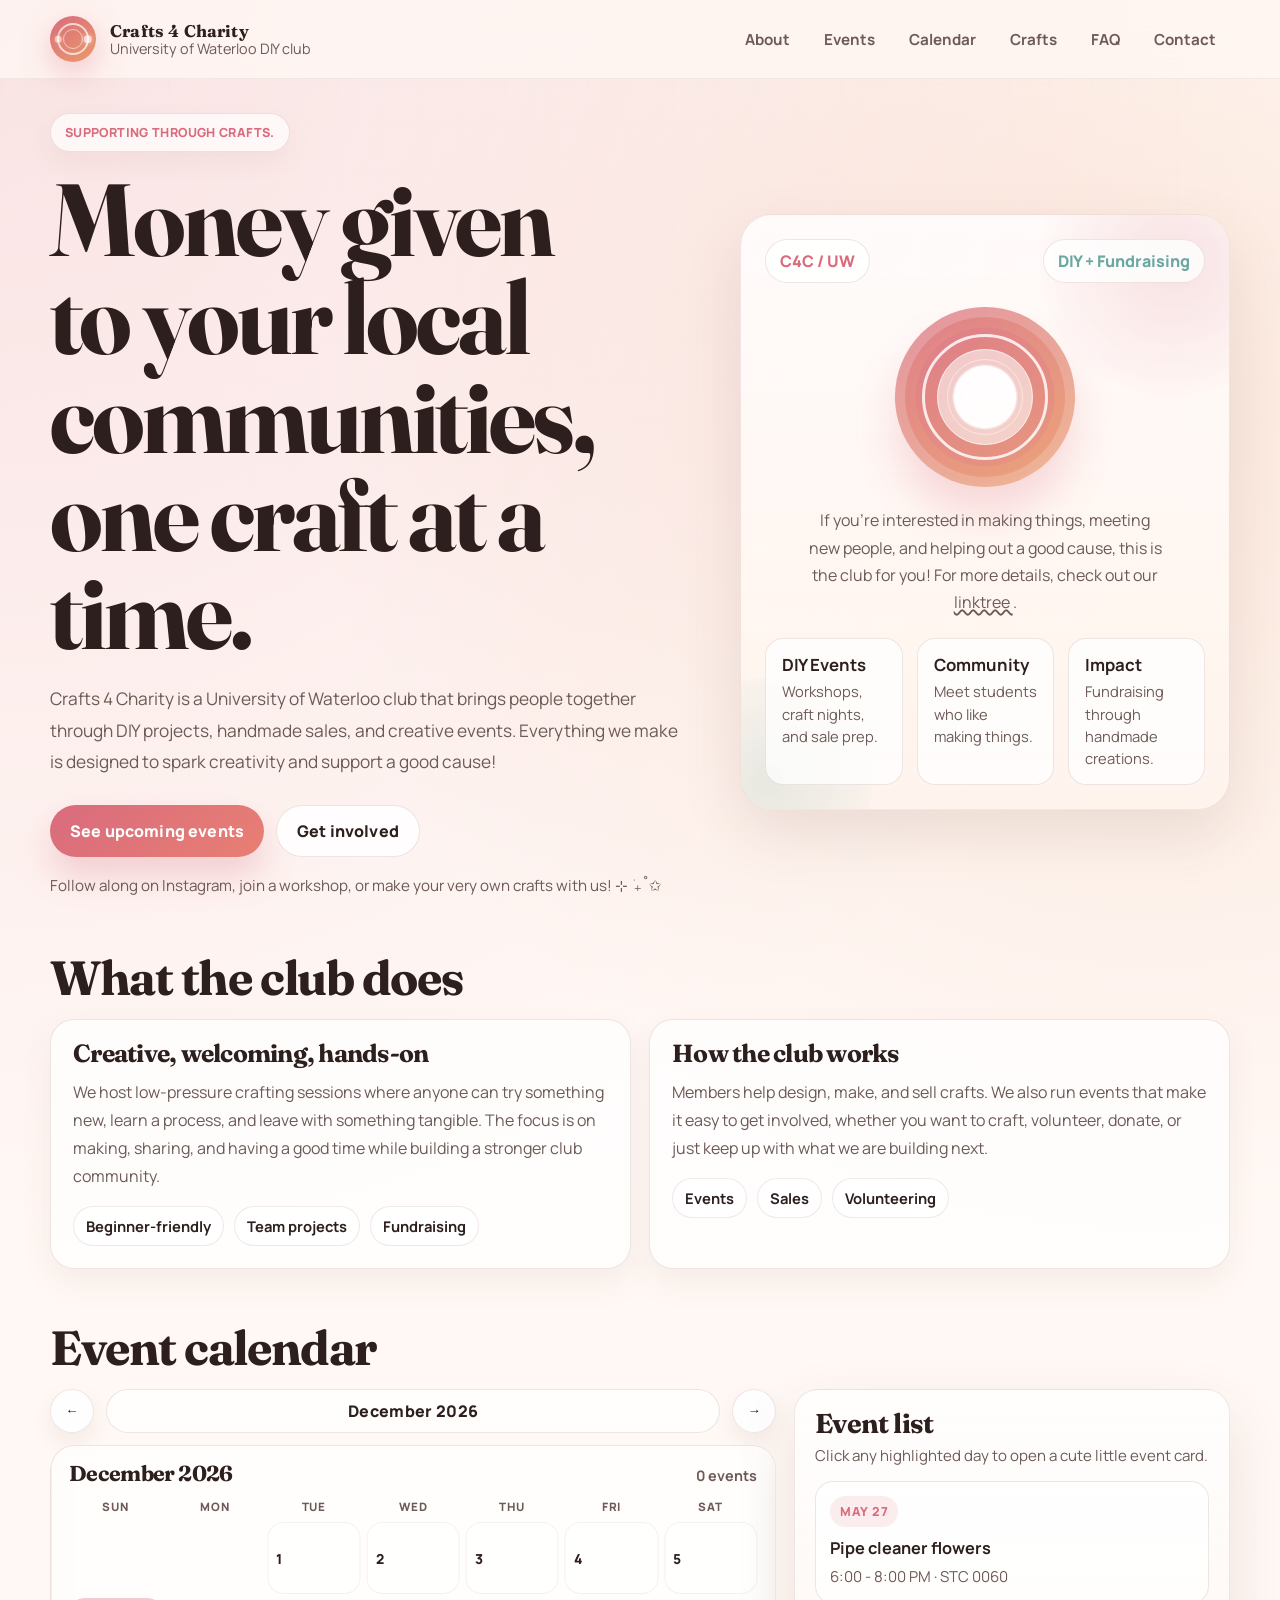
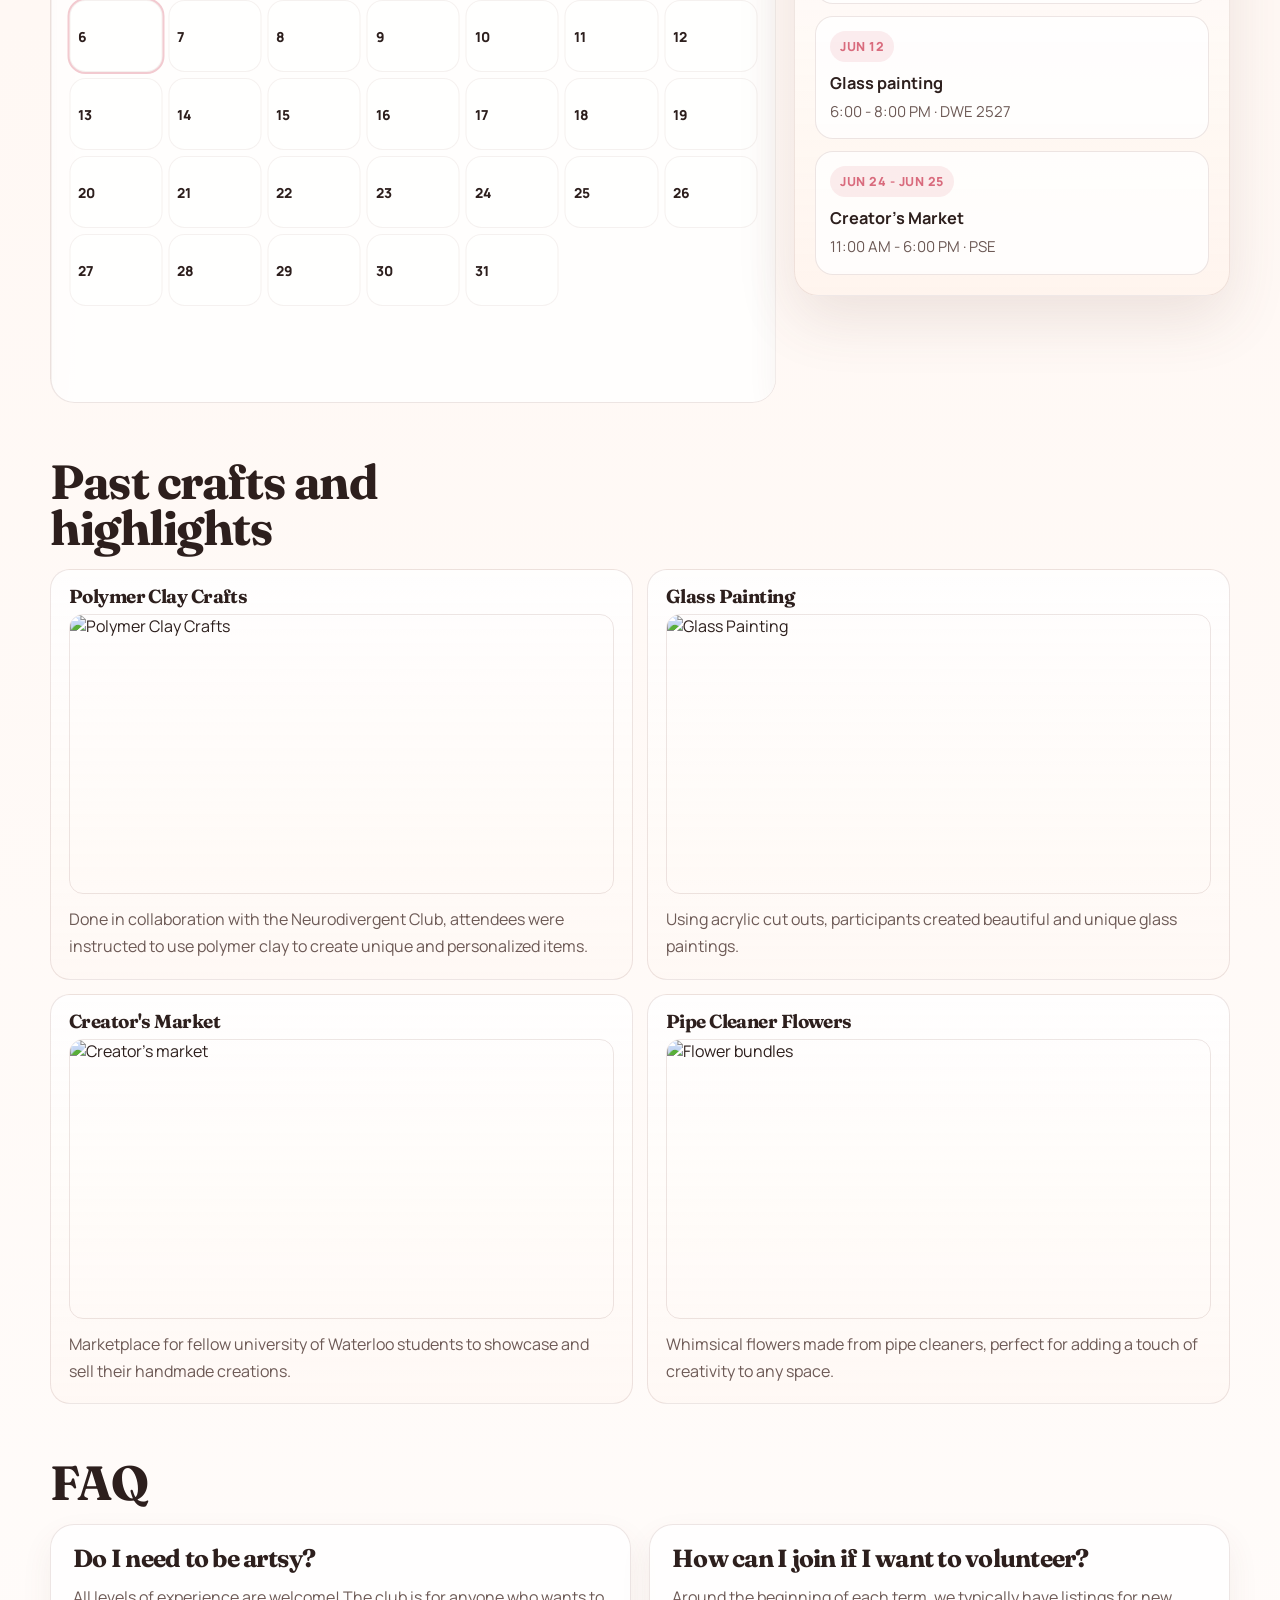
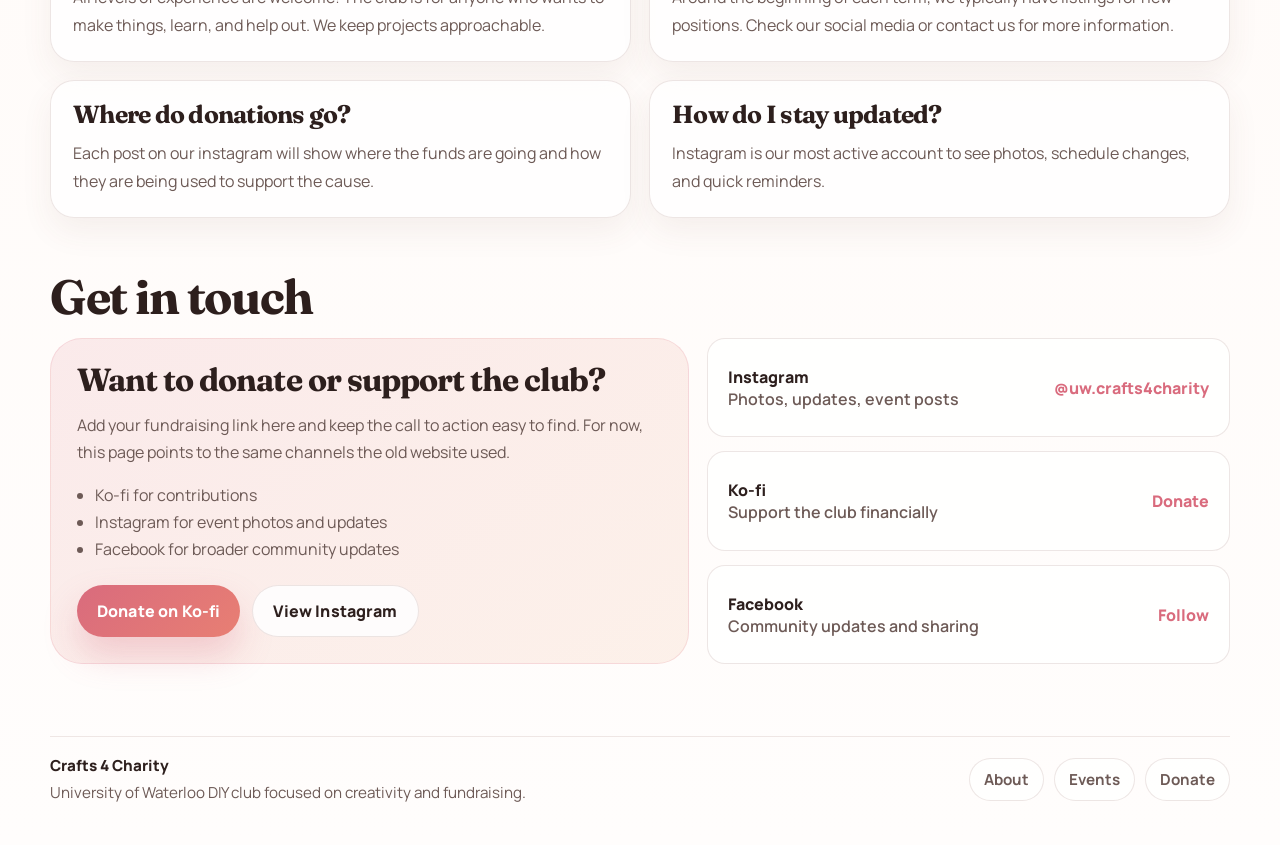
==== commit df54f42e: "photos added" ====
--- a/c4c.html
+++ b/c4c.html
@@ -173,25 +173,25 @@
 				<div class="list-grid">
 					<article class="mini fade-in delay-1">
 						<h3>Polymer Clay Crafts</h3>
-						<img src="images/seasonal-cards.jpg" alt="Seasonal cards and prints" class="mini-image">
+						<img src="https://i.ibb.co/0gS8XFJ/image.png" alt="Polymer Clay Crafts" class="mini-image">
 						<p>Done in collaboration with the Neurodivergent Club, attendees were instructed to use polymer clay to create unique and personalized items.</p>
 					</article>
 
 					<article class="mini fade-in delay-2">
 						<h3>Glass Painting</h3>
-						<img src="images/handmade-accessories.jpg" alt="Handmade accessories" class="mini-image">
+						<img src="https://i.ibb.co/fdgjRQFd/image.png" alt="Glass Painting" class="mini-image">
 						<p>Using acrylic cut outs, participants created beautiful and unique glass paintings.</p>
 					</article>
 
 					<article class="mini fade-in delay-3">
 						<h3>Creator's Market</h3>
-						<img src="images/community-workshops.jpg" alt="Community workshops" class="mini-image">
+						<img src="https://i.ibb.co/SXgcgd2c/image.png" alt="Creator's market" class="mini-image">
 						<p>Marketplace for fellow university of Waterloo students to showcase and sell their handmade creations.</p>
 					</article>
 
 					<article class="mini fade-in delay-4">
 						<h3>Pipe Cleaner Flowers</h3>
-						<img src="images/fundraising-bundles.jpg" alt="Fundraising bundles" class="mini-image">
+						<img src="https://i.ibb.co/skSMHwR/image.png" alt="Flower bundles" class="mini-image">
 						<p>Whimsical flowers made from pipe cleaners, perfect for adding a touch of creativity to any space.</p>
 					</article>
 				</div>
--- a/c4c.css
+++ b/c4c.css
@@ -955,6 +955,15 @@
 	border: 1px solid var(--border);
 }
 
+.mini-image {
+	width: 100%;
+	height: 280px;
+	object-fit: cover;
+	border-radius: 14px;
+	border: 1px solid var(--border);
+	margin-bottom: 12px;
+}
+
 .mini h3 {
 	font-size: 1.18rem;
 	margin-bottom: 8px;
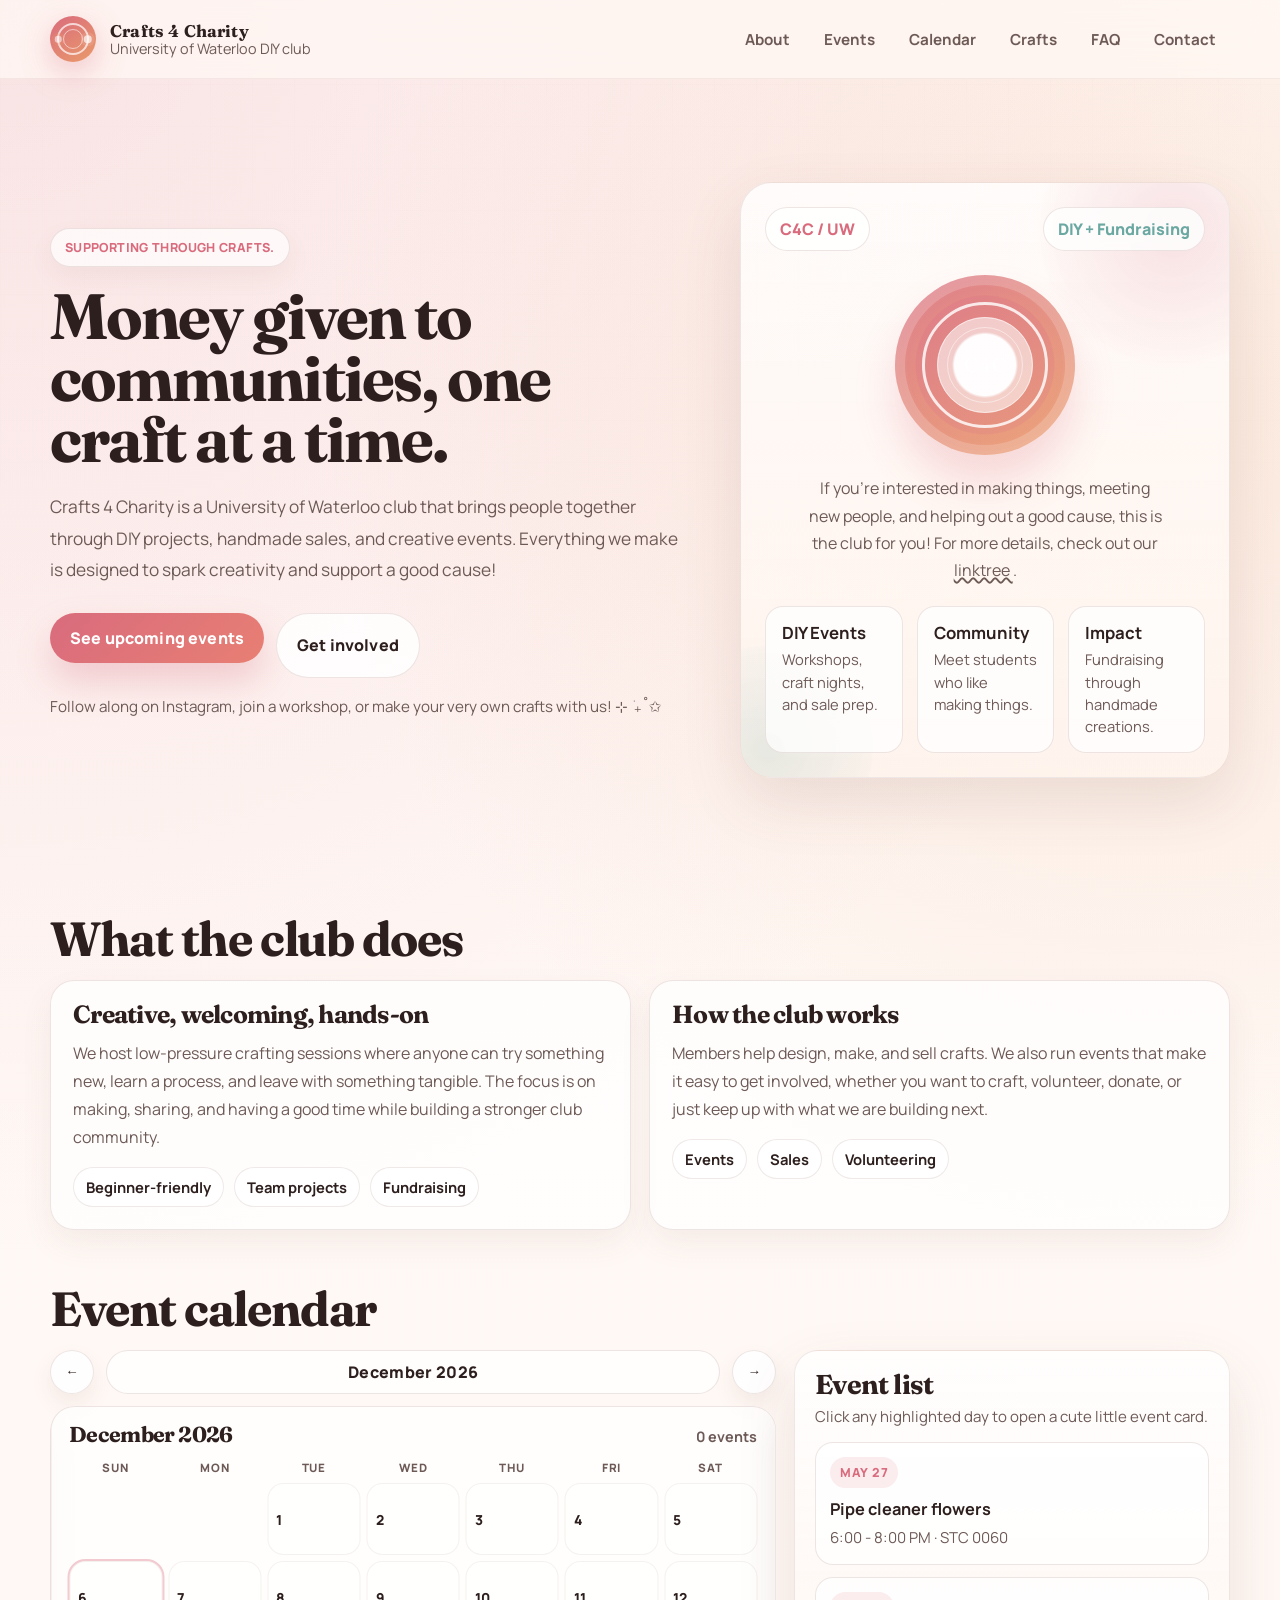
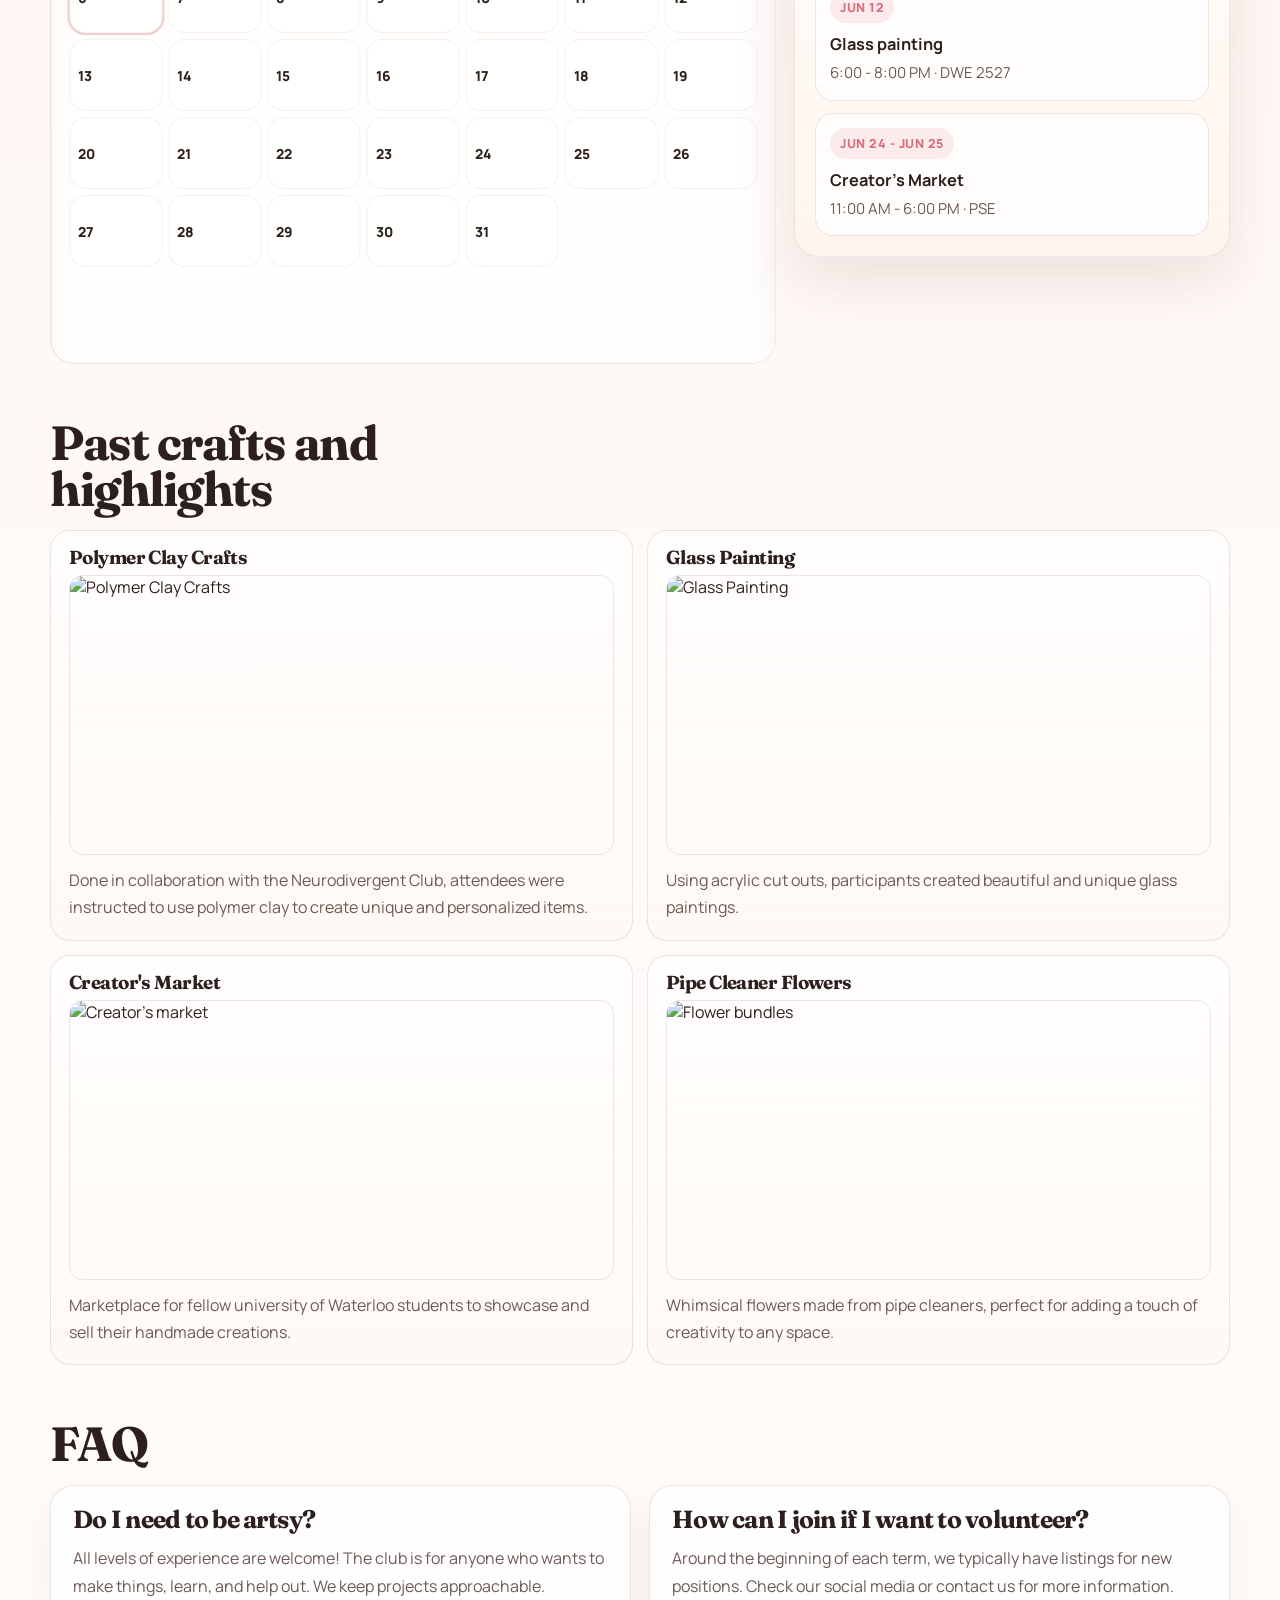
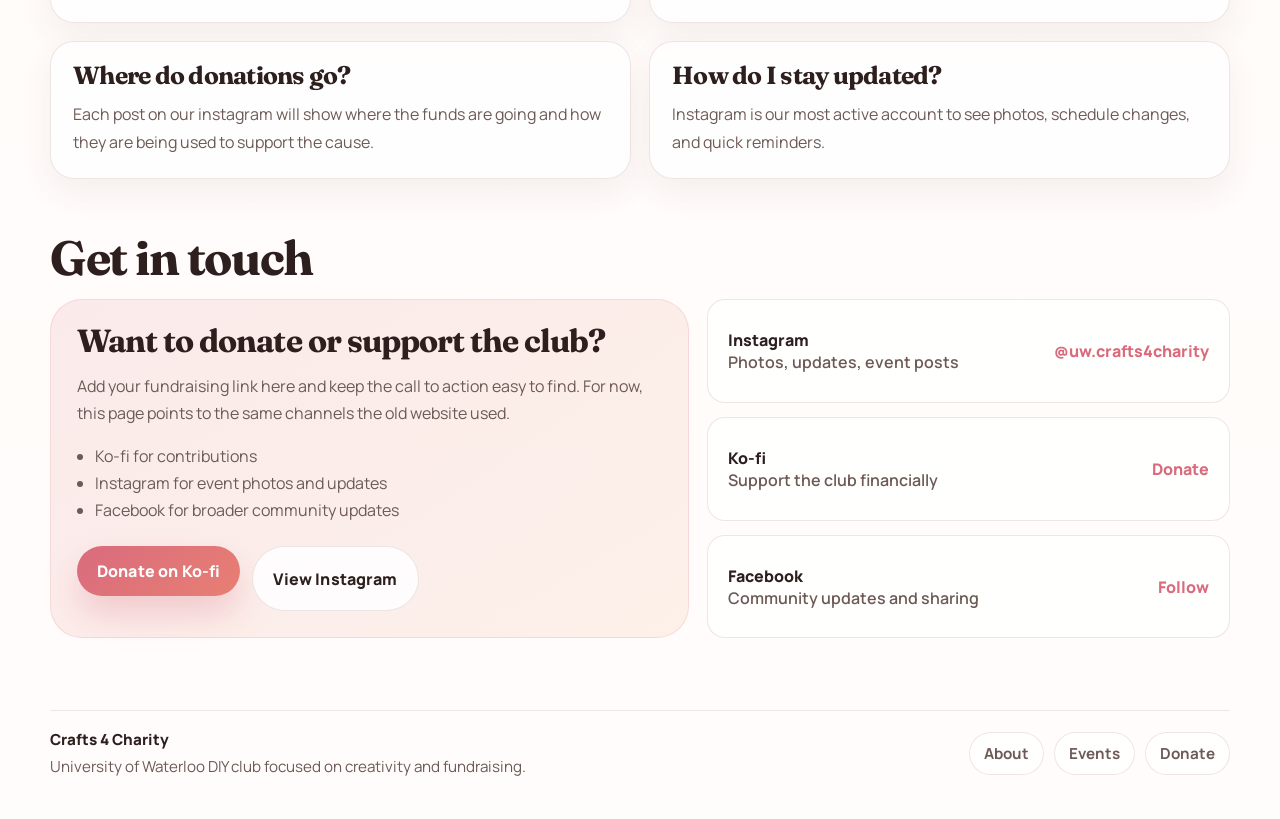
==== commit 998a97f6: "slight tweaks" ====
--- a/c4c.html
+++ b/c4c.html
@@ -43,7 +43,7 @@
 			<div class="hero-grid">
 				<div class="fade-in">
 					<div class="eyebrow">Supporting through crafts.</div>
-					<h1>Money given to your local communities, one craft at a time.</h1>
+					<h1>Money given to communities, one craft at a time.</h1>
 					<p class="lede">
 						Crafts 4 Charity is a University of Waterloo club that brings people together through DIY projects,
 						handmade sales, and creative events. Everything we make is designed to spark creativity and support a good cause!
--- a/c4c.css
+++ b/c4c.css
@@ -229,6 +229,7 @@
 
 .hero {
 	padding: 34px 0 28px;
+    margin-bottom: 25px;
 }
 
 .hero-grid {
@@ -236,7 +237,7 @@
 	grid-template-columns: 1.15fr 0.85fr;
 	gap: 28px;
 	align-items: center;
-	min-height: calc(100vh - 116px);
+	min-height: calc(100vh - 166px);
 }
 
 .eyebrow {
@@ -266,8 +267,8 @@
 }
 
 h1 {
-	font-size: clamp(3.4rem, 8vw, 6.8rem);
-	max-width: 9ch;
+	font-size: clamp(3.4rem, 5vw, 6.8rem);
+	max-width: 12ch;
 }
 
 .lede {
@@ -313,6 +314,7 @@
 	background: linear-gradient(135deg, var(--accent), #e87f73);
 	color: white;
 	box-shadow: 0 18px 34px rgba(217, 107, 125, 0.28);
+    margin-bottom: 15px;
 }
 
 .button.secondary {
